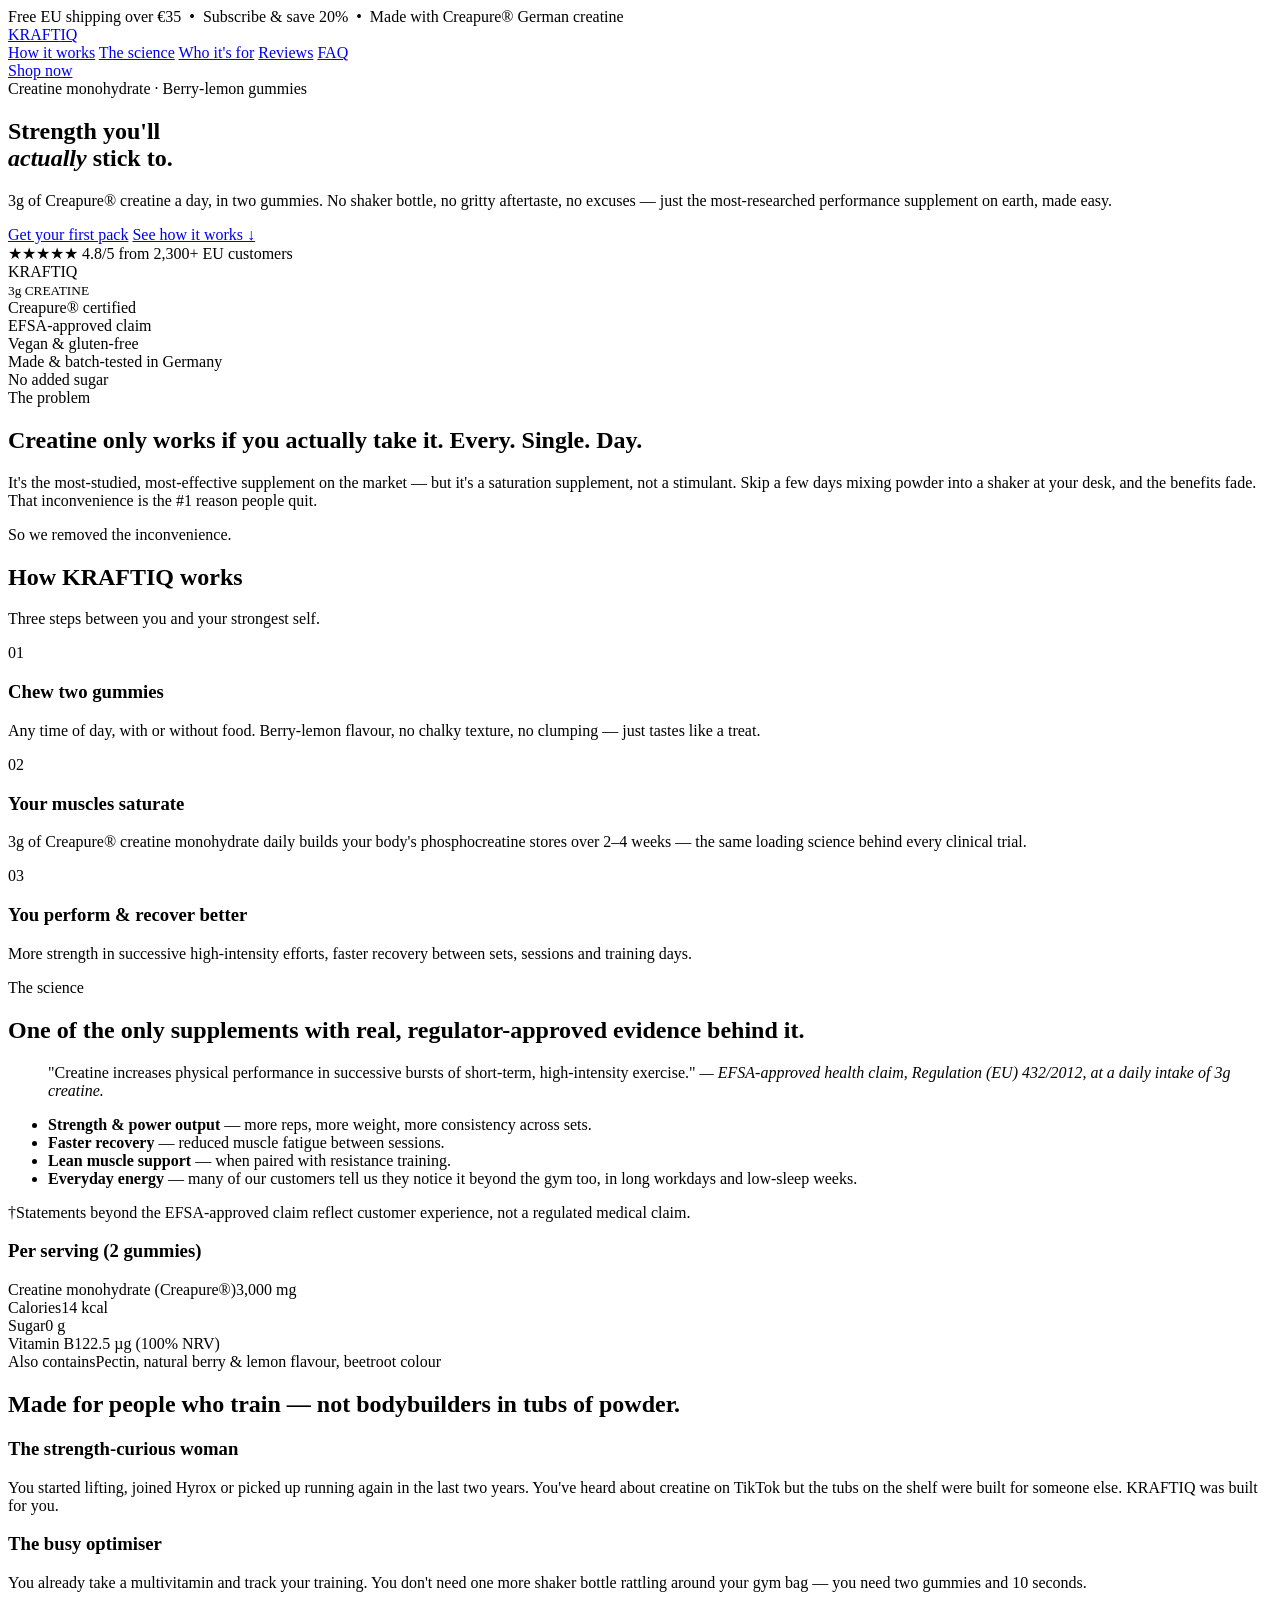
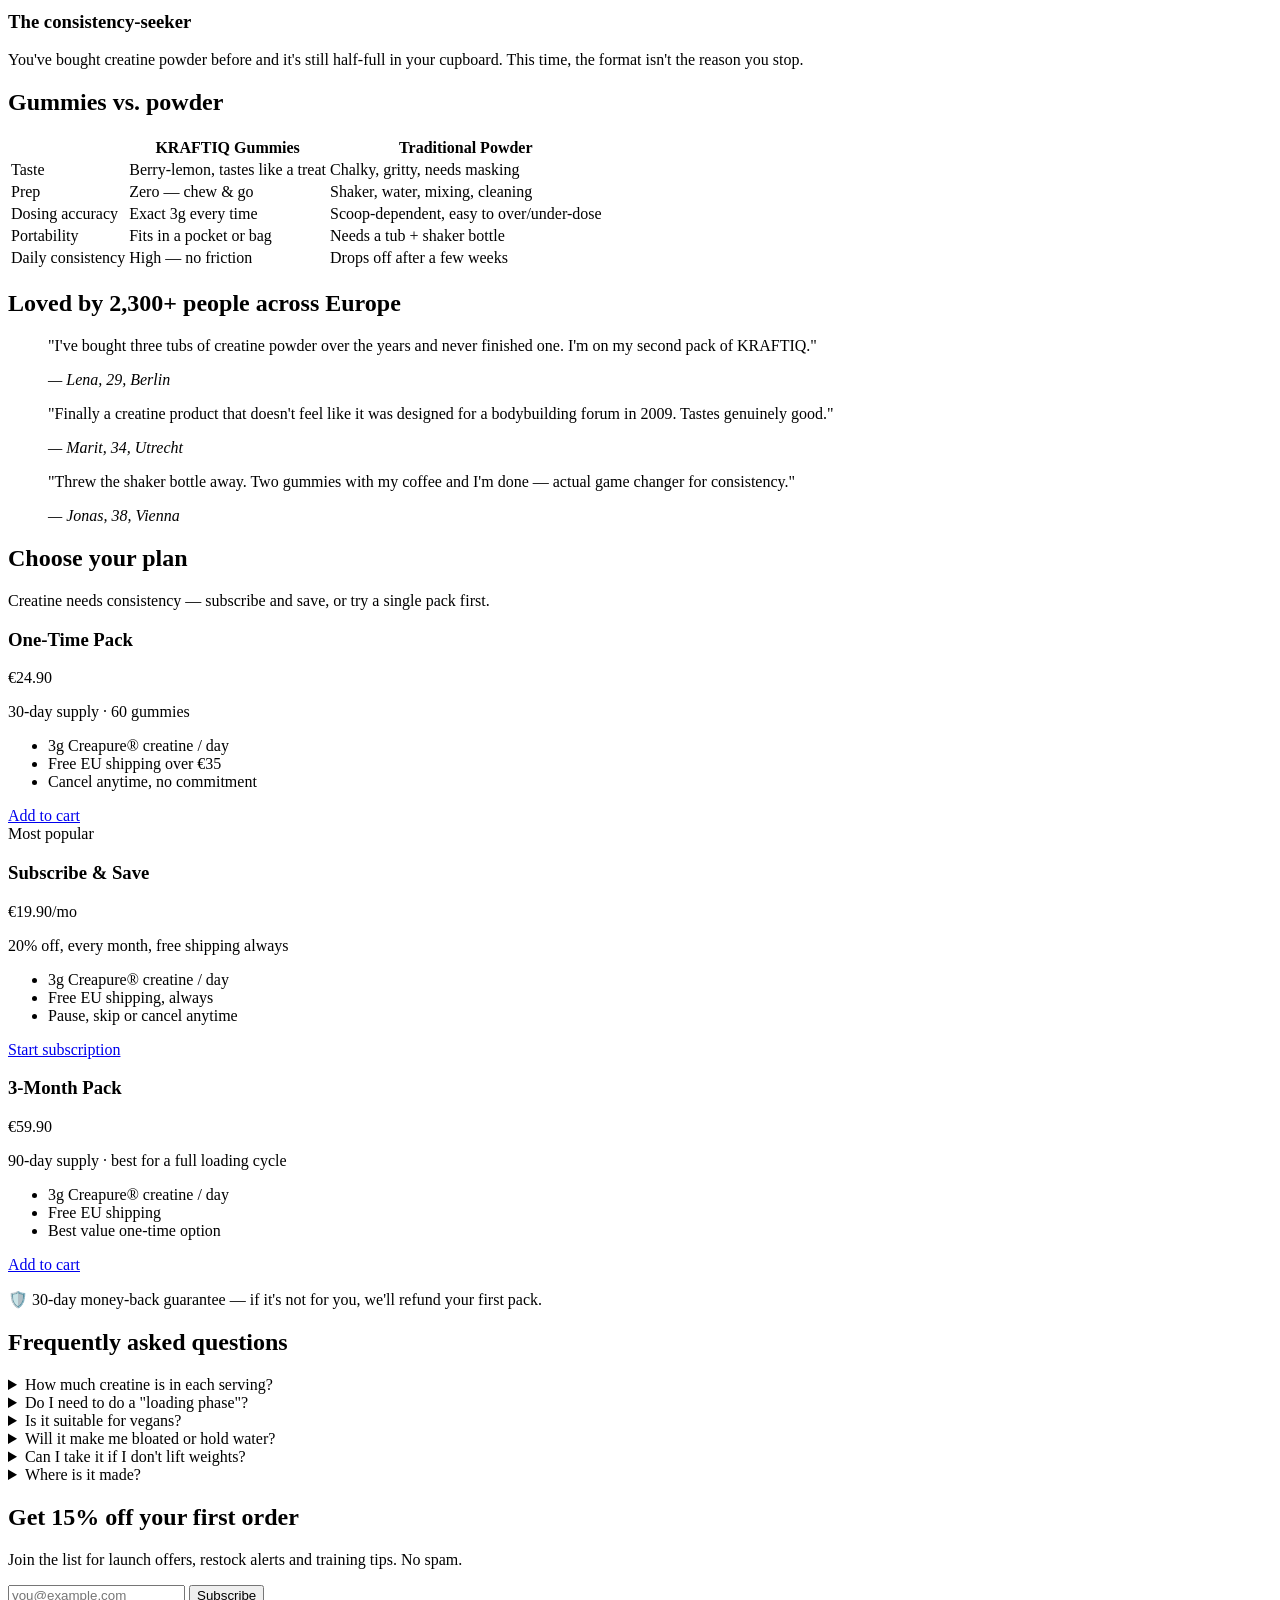
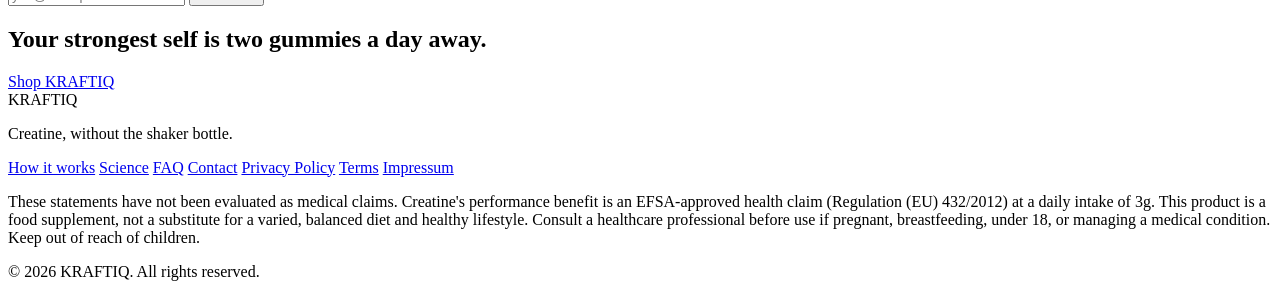
==== index.html @ 8a79b90a "Add homepage" ====
<!DOCTYPE html>
<html lang="en">
<head>
<meta charset="UTF-8" />
<meta name="viewport" content="width=device-width, initial-scale=1.0" />
<title>KRAFTIQ — Creatine Gummies. Strength you'll actually stick to.</title>
<meta name="description" content="KRAFTIQ Creatine Gummies deliver 3g of Creapure® creatine monohydrate a day — no shaker, no chalky powder, just two gummies. Made for people who train and refuse to compromise." />
<link rel="canonical" href="https://kraftiq.eu/" />
<meta property="og:type" content="website" />
<meta property="og:title" content="KRAFTIQ — Creatine Gummies. Strength you'll actually stick to." />
<meta property="og:description" content="3g of Creapure® creatine monohydrate a day, in two berry-lemon gummies. No shaker, no chalky powder." />
<meta property="og:url" content="https://kraftiq.eu/" />
<meta property="og:image" content="https://kraftiq.eu/favicon.svg" />
<meta name="twitter:card" content="summary_large_image" />
<meta name="twitter:title" content="KRAFTIQ — Creatine Gummies" />
<meta name="twitter:description" content="3g of Creapure® creatine monohydrate a day, in two berry-lemon gummies." />
<link rel="icon" href="favicon.svg" type="image/svg+xml" />
<link rel="preconnect" href="https://fonts.googleapis.com">
<link rel="preconnect" href="https://fonts.gstatic.com" crossorigin>
<link href="https://fonts.googleapis.com/css2?family=Poppins:wght@600;700;800&family=Inter:wght@400;500;600;700&display=swap" rel="stylesheet">
<link rel="stylesheet" href="css/styles.css" />
<!-- Klaviyo onsite tracking + popup forms (managed from your Klaviyo dashboard).
     Replace YOUR_PUBLIC_API_KEY with your Klaviyo account's Public API Key
     (Klaviyo dashboard → Settings → API Keys). -->
<script async type="text/javascript" src="https://static.klaviyo.com/onsite/js/klaviyo.js?company_id=YOUR_PUBLIC_API_KEY"></script>
<script type="application/ld+json">
{
  "@context": "https://schema.org",
  "@type": "Product",
  "name": "KRAFTIQ Creatine Gummies",
  "description": "Creatine monohydrate (Creapure®) gummies delivering 3g per serving. Berry-lemon flavour, vegan, gluten-free.",
  "brand": { "@type": "Brand", "name": "KRAFTIQ" },
  "offers": {
    "@type": "AggregateOffer",
    "priceCurrency": "EUR",
    "lowPrice": "19.90",
    "highPrice": "59.90",
    "offerCount": "3"
  },
  "aggregateRating": {
    "@type": "AggregateRating",
    "ratingValue": "4.8",
    "reviewCount": "2300"
  }
}
</script>
<script type="application/ld+json">
{
  "@context": "https://schema.org",
  "@type": "FAQPage",
  "mainEntity": [
    { "@type": "Question", "name": "How much creatine is in each serving?", "acceptedAnswer": { "@type": "Answer", "text": "Each serving (2 gummies) contains 3g of Creapure® creatine monohydrate." } },
    { "@type": "Question", "name": "Do I need to do a loading phase?", "acceptedAnswer": { "@type": "Answer", "text": "No. A steady 3g/day builds muscle creatine stores to saturation within 2-4 weeks." } },
    { "@type": "Question", "name": "Is it suitable for vegans?", "acceptedAnswer": { "@type": "Answer", "text": "Yes, KRAFTIQ gummies are 100% vegan and gluten-free with no added sugar." } }
  ]
}
</script>
</head>
<body>

<!-- Announcement bar -->
<div class="announce">Free EU shipping over €35 &nbsp;•&nbsp; Subscribe & save 20% &nbsp;•&nbsp; Made with Creapure® German creatine</div>

<!-- Nav -->
<header class="nav">
  <a href="#top" class="logo">KRAFT<span>IQ</span></a>
  <nav class="nav-links">
    <a href="#how-it-works">How it works</a>
    <a href="#science">The science</a>
    <a href="#for-you">Who it's for</a>
    <a href="#reviews">Reviews</a>
    <a href="#faq">FAQ</a>
  </nav>
  <a href="#pricing" class="btn btn-primary nav-cta">Shop now</a>
</header>

<main id="top">

  <!-- Hero -->
  <section class="hero">
    <div class="hero-copy">
      <span class="eyebrow">Creatine monohydrate · Berry-lemon gummies</span>
      <h1>Strength you'll<br><em>actually</em> stick to.</h1>
      <p class="lead">3g of Creapure® creatine a day, in two gummies. No shaker bottle, no
      gritty aftertaste, no excuses — just the most-researched performance supplement
      on earth, made easy.</p>
      <div class="hero-actions">
        <a href="#pricing" class="btn btn-primary btn-lg">Get your first pack</a>
        <a href="#how-it-works" class="btn btn-ghost btn-lg">See how it works ↓</a>
      </div>
      <div class="hero-stars">★★★★★ <span>4.8/5 from 2,300+ EU customers</span></div>
    </div>
    <div class="hero-art" aria-hidden="true">
      <div class="blob blob-lime"></div>
      <div class="blob blob-berry"></div>
      <div class="jar">
        <div class="jar-lid"></div>
        <div class="jar-label">KRAFTIQ<br><small>3g CREATINE</small></div>
        <div class="gummy g1"></div>
        <div class="gummy g2"></div>
        <div class="gummy g3"></div>
      </div>
    </div>
  </section>

  <!-- Trust bar -->
  <section class="trustbar">
    <div>Creapure® certified</div>
    <div>EFSA-approved claim</div>
    <div>Vegan &amp; gluten-free</div>
    <div>Made &amp; batch-tested in Germany</div>
    <div>No added sugar</div>
  </section>

  <!-- Problem / Solution -->
  <section class="split">
    <div class="split-media split-media--powder" aria-hidden="true">
      <div class="shaker">
        <div class="shaker-cap"></div>
        <div class="shaker-body"></div>
        <div class="powder-cloud"></div>
      </div>
    </div>
    <div class="split-copy">
      <span class="eyebrow eyebrow-berry">The problem</span>
      <h2>Creatine only works if you actually take it. Every. Single. Day.</h2>
      <p>It's the most-studied, most-effective supplement on the market — but it's a
      saturation supplement, not a stimulant. Skip a few days mixing powder into a
      shaker at your desk, and the benefits fade. That inconvenience is the #1 reason
      people quit.</p>
      <p class="highlight">So we removed the inconvenience.</p>
    </div>
  </section>

  <!-- How it works -->
  <section id="how-it-works" class="steps">
    <h2 class="section-title">How KRAFTIQ works</h2>
    <p class="section-sub">Three steps between you and your strongest self.</p>
    <div class="steps-grid">
      <div class="step">
        <div class="step-num">01</div>
        <h3>Chew two gummies</h3>
        <p>Any time of day, with or without food. Berry-lemon flavour, no chalky texture,
        no clumping — just tastes like a treat.</p>
      </div>
      <div class="step">
        <div class="step-num">02</div>
        <h3>Your muscles saturate</h3>
        <p>3g of Creapure® creatine monohydrate daily builds your body's phosphocreatine
        stores over 2–4 weeks — the same loading science behind every clinical trial.</p>
      </div>
      <div class="step">
        <div class="step-num">03</div>
        <h3>You perform &amp; recover better</h3>
        <p>More strength in successive high-intensity efforts, faster recovery between
        sets, sessions and training days.</p>
      </div>
    </div>
  </section>

  <!-- Why creatine / benefits -->
  <section id="science" class="science">
    <div class="science-copy">
      <span class="eyebrow">The science</span>
      <h2>One of the only supplements with real, regulator-approved evidence behind it.</h2>
      <blockquote>"Creatine increases physical performance in successive bursts of
      short-term, high-intensity exercise."
      <cite>— EFSA-approved health claim, Regulation (EU) 432/2012, at a daily intake of
      3g creatine.</cite></blockquote>
      <ul class="benefit-list">
        <li><strong>Strength &amp; power output</strong> — more reps, more weight, more
        consistency across sets.</li>
        <li><strong>Faster recovery</strong> — reduced muscle fatigue between sessions.</li>
        <li><strong>Lean muscle support</strong> — when paired with resistance training.</li>
        <li><strong>Everyday energy</strong> — many of our customers tell us they notice
        it beyond the gym too, in long workdays and low-sleep weeks.</li>
      </ul>
      <p class="fineprint">†Statements beyond the EFSA-approved claim reflect customer
      experience, not a regulated medical claim.</p>
    </div>
    <div class="label-card" aria-label="Nutrition label">
      <h3>Per serving (2 gummies)</h3>
      <div class="label-row"><span>Creatine monohydrate (Creapure®)</span><span>3,000 mg</span></div>
      <div class="label-row"><span>Calories</span><span>14 kcal</span></div>
      <div class="label-row"><span>Sugar</span><span>0 g</span></div>
      <div class="label-row"><span>Vitamin B12</span><span>2.5 µg (100% NRV)</span></div>
      <div class="label-row muted"><span>Also contains</span><span>Pectin, natural berry &amp; lemon flavour, beetroot colour</span></div>
    </div>
  </section>

  <!-- Who it's for -->
  <section id="for-you" class="for-you">
    <h2 class="section-title">Made for people who train — not bodybuilders in tubs of powder.</h2>
    <div class="audience-grid">
      <div class="audience-card">
        <h3>The strength-curious woman</h3>
        <p>You started lifting, joined Hyrox or picked up running again in the last two
        years. You've heard about creatine on TikTok but the tubs on the shelf were built
        for someone else. KRAFTIQ was built for you.</p>
      </div>
      <div class="audience-card">
        <h3>The busy optimiser</h3>
        <p>You already take a multivitamin and track your training. You don't need one
        more shaker bottle rattling around your gym bag — you need two gummies and 10
        seconds.</p>
      </div>
      <div class="audience-card">
        <h3>The consistency-seeker</h3>
        <p>You've bought creatine powder before and it's still half-full in your cupboard.
        This time, the format isn't the reason you stop.</p>
      </div>
    </div>
  </section>

  <!-- Comparison -->
  <section class="compare">
    <h2 class="section-title">Gummies vs. powder</h2>
    <table class="compare-table">
      <thead>
        <tr><th></th><th>KRAFTIQ Gummies</th><th>Traditional Powder</th></tr>
      </thead>
      <tbody>
        <tr><td>Taste</td><td>Berry-lemon, tastes like a treat</td><td>Chalky, gritty, needs masking</td></tr>
        <tr><td>Prep</td><td>Zero — chew &amp; go</td><td>Shaker, water, mixing, cleaning</td></tr>
        <tr><td>Dosing accuracy</td><td>Exact 3g every time</td><td>Scoop-dependent, easy to over/under-dose</td></tr>
        <tr><td>Portability</td><td>Fits in a pocket or bag</td><td>Needs a tub + shaker bottle</td></tr>
        <tr><td>Daily consistency</td><td>High — no friction</td><td>Drops off after a few weeks</td></tr>
      </tbody>
    </table>
  </section>

  <!-- Reviews -->
  <section id="reviews" class="reviews">
    <h2 class="section-title">Loved by 2,300+ people across Europe</h2>
    <div class="reviews-grid">
      <blockquote class="review">
        <p>"I've bought three tubs of creatine powder over the years and never finished
        one. I'm on my second pack of KRAFTIQ."</p>
        <cite>— Lena, 29, Berlin</cite>
      </blockquote>
      <blockquote class="review">
        <p>"Finally a creatine product that doesn't feel like it was designed for a
        bodybuilding forum in 2009. Tastes genuinely good."</p>
        <cite>— Marit, 34, Utrecht</cite>
      </blockquote>
      <blockquote class="review">
        <p>"Threw the shaker bottle away. Two gummies with my coffee and I'm done —
        actual game changer for consistency."</p>
        <cite>— Jonas, 38, Vienna</cite>
      </blockquote>
    </div>
  </section>

  <!-- Pricing -->
  <section id="pricing" class="pricing">
    <h2 class="section-title">Choose your plan</h2>
    <p class="section-sub">Creatine needs consistency — subscribe and save, or try a single pack first.</p>
    <div class="pricing-grid">
      <div class="price-card">
        <h3>One-Time Pack</h3>
        <div class="price">€24.90</div>
        <p class="price-sub">30-day supply · 60 gummies</p>
        <ul>
          <li>3g Creapure® creatine / day</li>
          <li>Free EU shipping over €35</li>
          <li>Cancel anytime, no commitment</li>
        </ul>
        <a href="#" class="btn btn-ghost btn-block">Add to cart</a>
      </div>
      <div class="price-card price-card--featured">
        <span class="badge">Most popular</span>
        <h3>Subscribe &amp; Save</h3>
        <div class="price">€19.90<span>/mo</span></div>
        <p class="price-sub">20% off, every month, free shipping always</p>
        <ul>
          <li>3g Creapure® creatine / day</li>
          <li>Free EU shipping, always</li>
          <li>Pause, skip or cancel anytime</li>
        </ul>
        <a href="#" class="btn btn-primary btn-block">Start subscription</a>
      </div>
      <div class="price-card">
        <h3>3-Month Pack</h3>
        <div class="price">€59.90</div>
        <p class="price-sub">90-day supply · best for a full loading cycle</p>
        <ul>
          <li>3g Creapure® creatine / day</li>
          <li>Free EU shipping</li>
          <li>Best value one-time option</li>
        </ul>
        <a href="#" class="btn btn-ghost btn-block">Add to cart</a>
      </div>
    </div>
    <p class="guarantee">🛡️ 30-day money-back guarantee — if it's not for you, we'll refund your first pack.</p>
  </section>

  <!-- FAQ -->
  <section id="faq" class="faq">
    <h2 class="section-title">Frequently asked questions</h2>
    <div class="faq-list">
      <details>
        <summary>How much creatine is in each serving?</summary>
        <p>Each serving (2 gummies) contains 3g of Creapure® creatine monohydrate — the
        clinically studied daily dose behind the EFSA-approved performance claim.</p>
      </details>
      <details>
        <summary>Do I need to do a "loading phase"?</summary>
        <p>No. A steady 3g/day builds your muscle creatine stores to full saturation within
        2–4 weeks — no need for the old high-dose loading protocols.</p>
      </details>
      <details>
        <summary>Is it suitable for vegans?</summary>
        <p>Yes — KRAFTIQ gummies are 100% vegan, gluten-free, and contain no added sugar.</p>
      </details>
      <details>
        <summary>Will it make me bloated or hold water?</summary>
        <p>Any water retention with creatine is intramuscular (inside the muscle cell) and
        supports performance — it is not the subcutaneous "puffy" bloating people worry
        about.</p>
      </details>
      <details>
        <summary>Can I take it if I don't lift weights?</summary>
        <p>Yes — creatine also supports high-intensity efforts like running intervals,
        Hyrox, cycling sprints and everyday energy demands.</p>
      </details>
      <details>
        <summary>Where is it made?</summary>
        <p>Formulated and batch-tested in Germany, using Creapure®, the highest-purity
        creatine monohydrate available, manufactured in the EU.</p>
      </details>
    </div>
  </section>

  <!-- Email capture (Klaviyo) -->
  <section id="newsletter" class="newsletter">
    <h2>Get 15% off your first order</h2>
    <p>Join the list for launch offers, restock alerts and training tips. No spam.</p>
    <form id="klaviyo-signup-form" class="newsletter-form" novalidate>
      <input type="email" name="email" placeholder="you@example.com" required aria-label="Email address" />
      <button type="submit" class="btn btn-primary">Subscribe</button>
    </form>
    <p id="klaviyo-signup-status" class="newsletter-status" role="status"></p>
  </section>

  <!-- Final CTA -->
  <section class="final-cta">
    <h2>Your strongest self is two gummies a day away.</h2>
    <a href="#pricing" class="btn btn-primary btn-lg">Shop KRAFTIQ</a>
  </section>

</main>

<footer class="footer">
  <div class="footer-top">
    <div class="logo">KRAFT<span>IQ</span></div>
    <p>Creatine, without the shaker bottle.</p>
  </div>
  <div class="footer-links">
    <a href="#how-it-works">How it works</a>
    <a href="#science">Science</a>
    <a href="#faq">FAQ</a>
    <a href="contact.html">Contact</a>
    <a href="privacy.html">Privacy Policy</a>
    <a href="terms.html">Terms</a>
    <a href="impressum.html">Impressum</a>
  </div>
  <p class="legal">
    These statements have not been evaluated as medical claims. Creatine's performance
    benefit is an EFSA-approved health claim (Regulation (EU) 432/2012) at a daily intake
    of 3g. This product is a food supplement, not a substitute for a varied, balanced diet
    and healthy lifestyle. Consult a healthcare professional before use if pregnant,
    breastfeeding, under 18, or managing a medical condition. Keep out of reach of
    children.
  </p>
  <p class="copyright">© 2026 KRAFTIQ. All rights reserved.</p>
</footer>

<script src="js/script.js"></script>
</body>
</html>
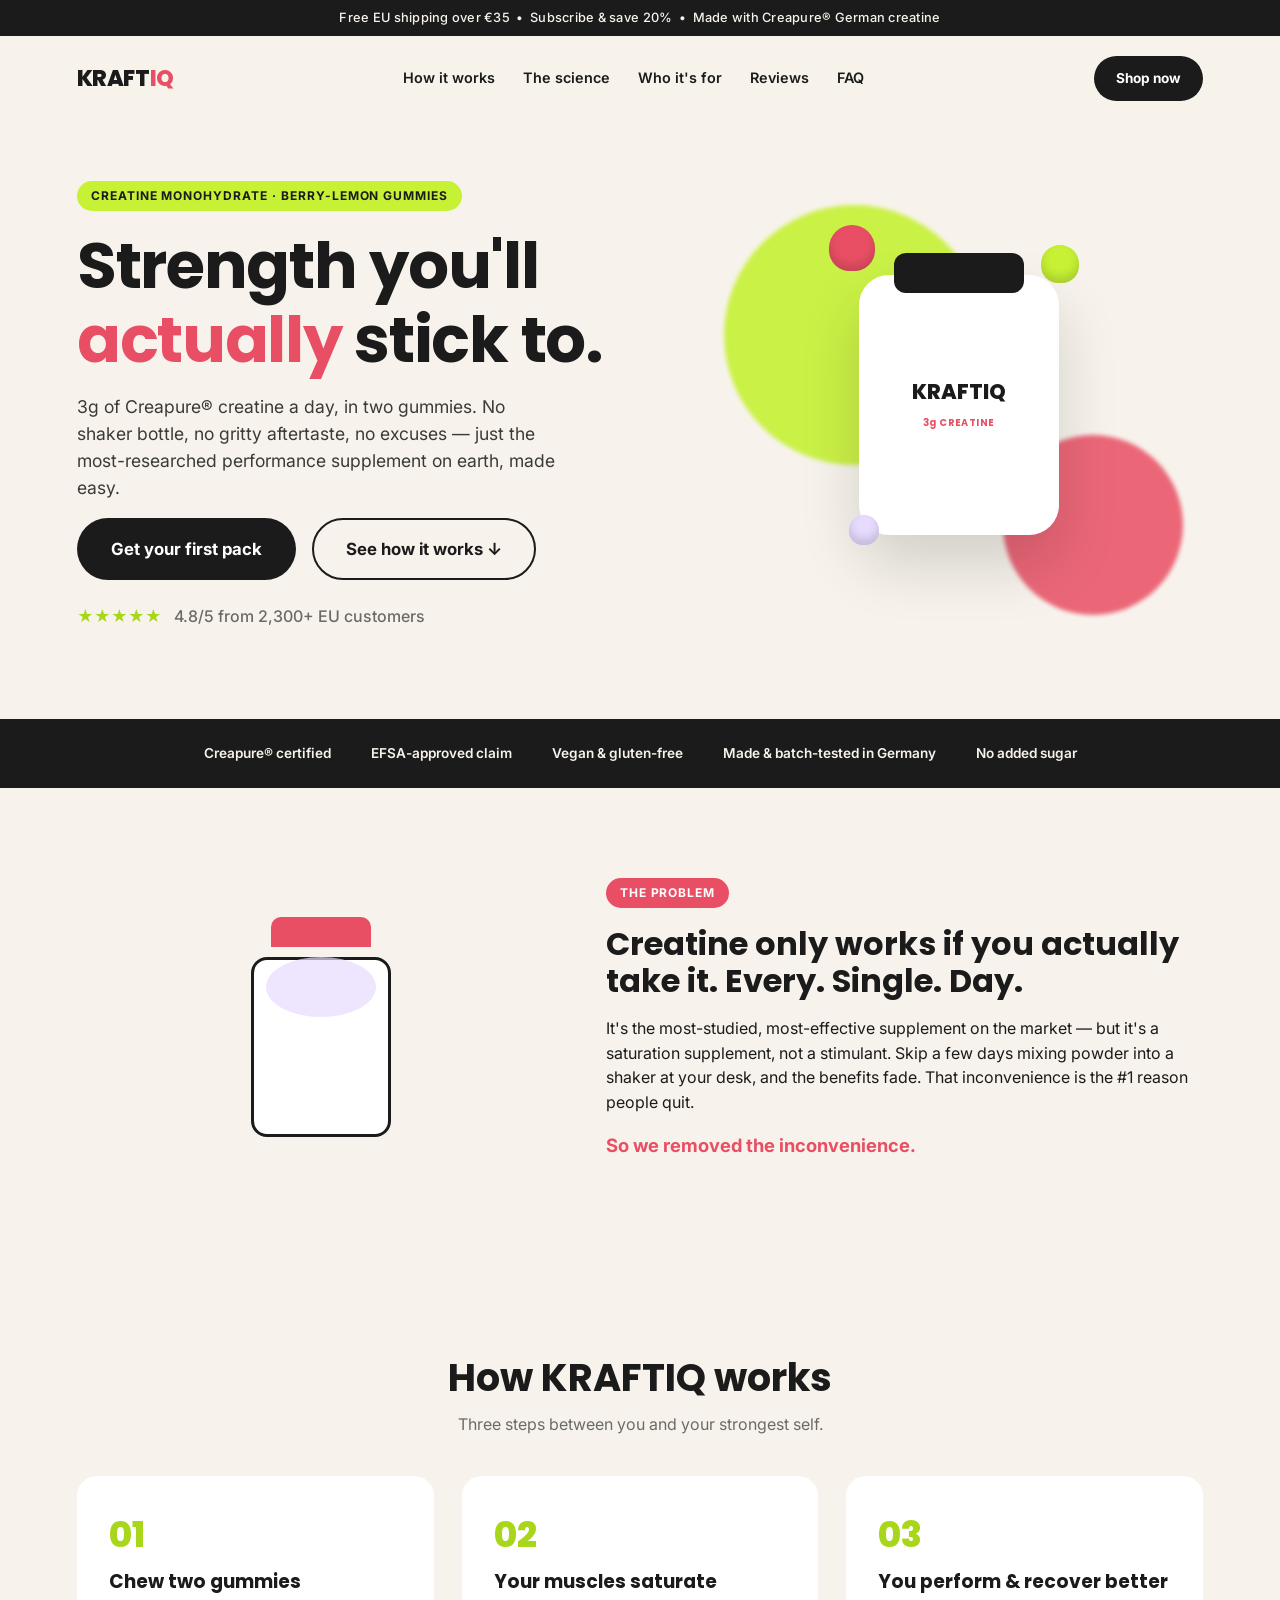
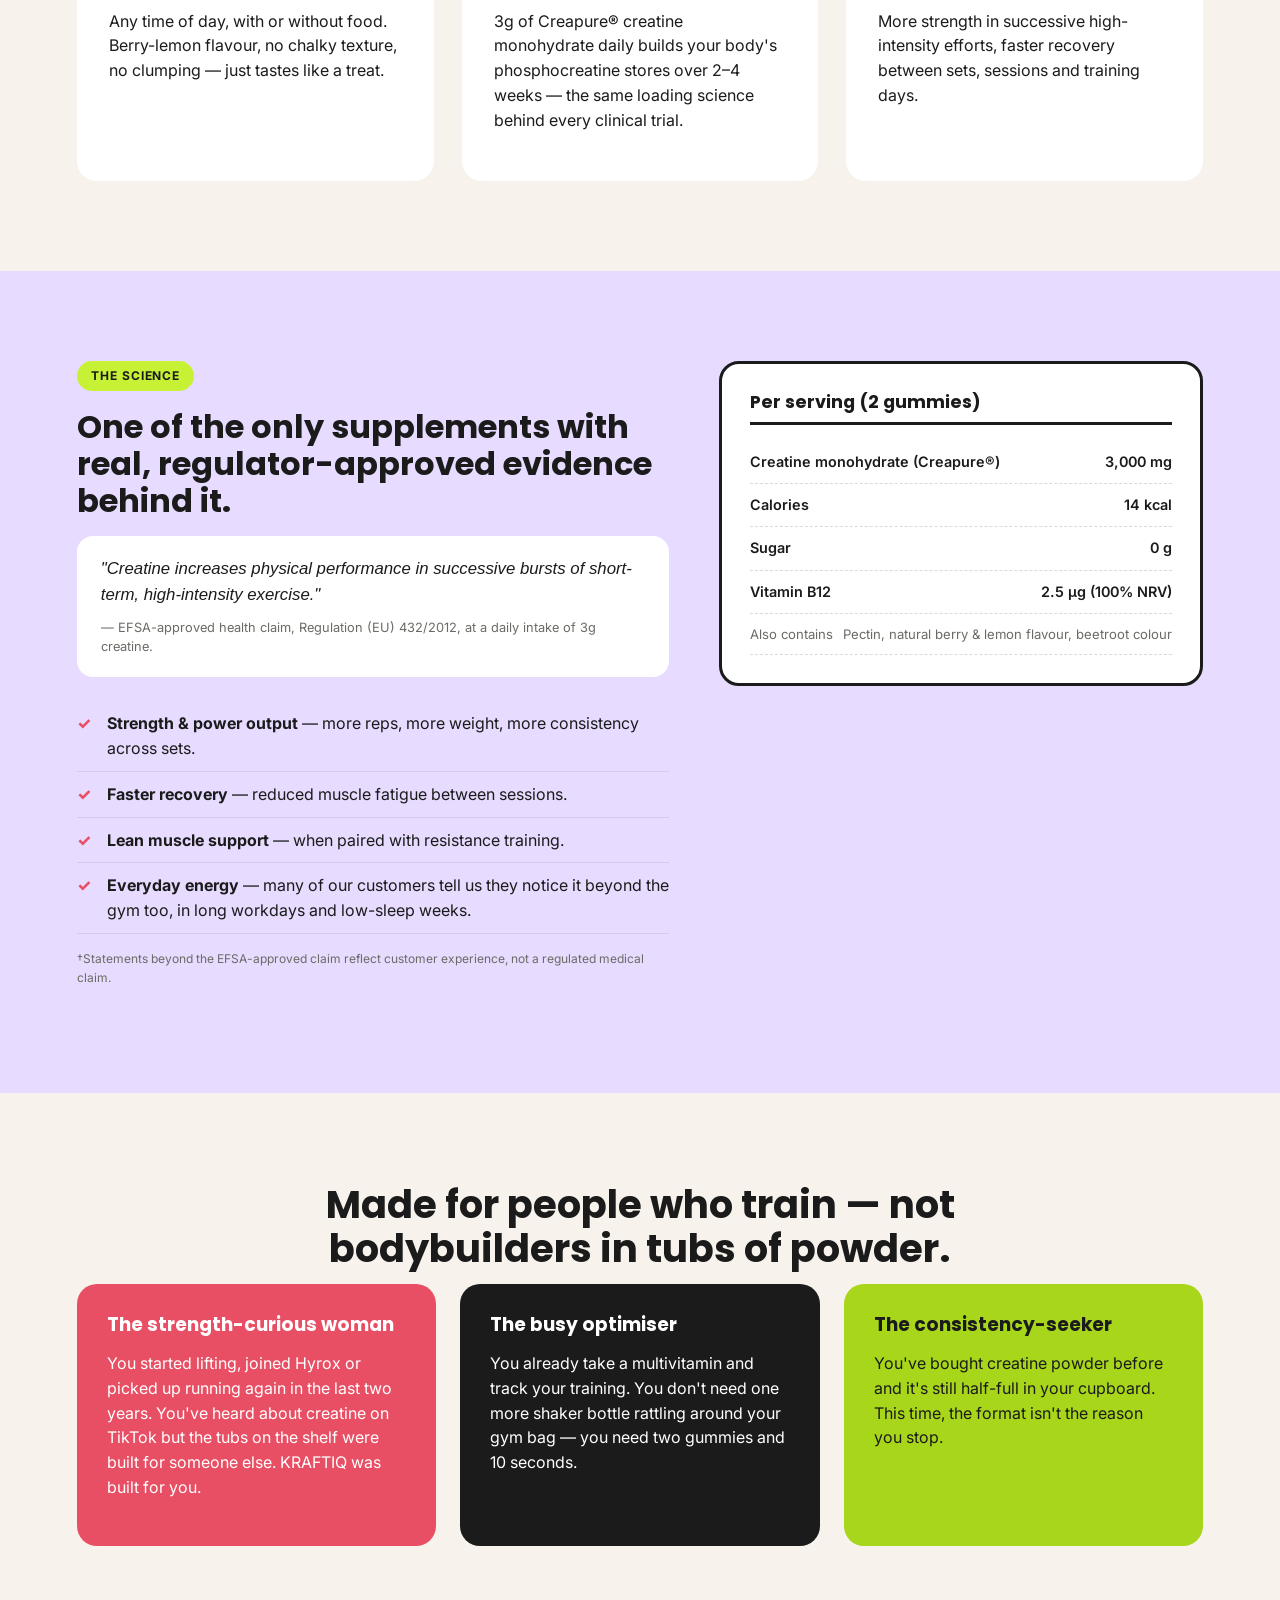
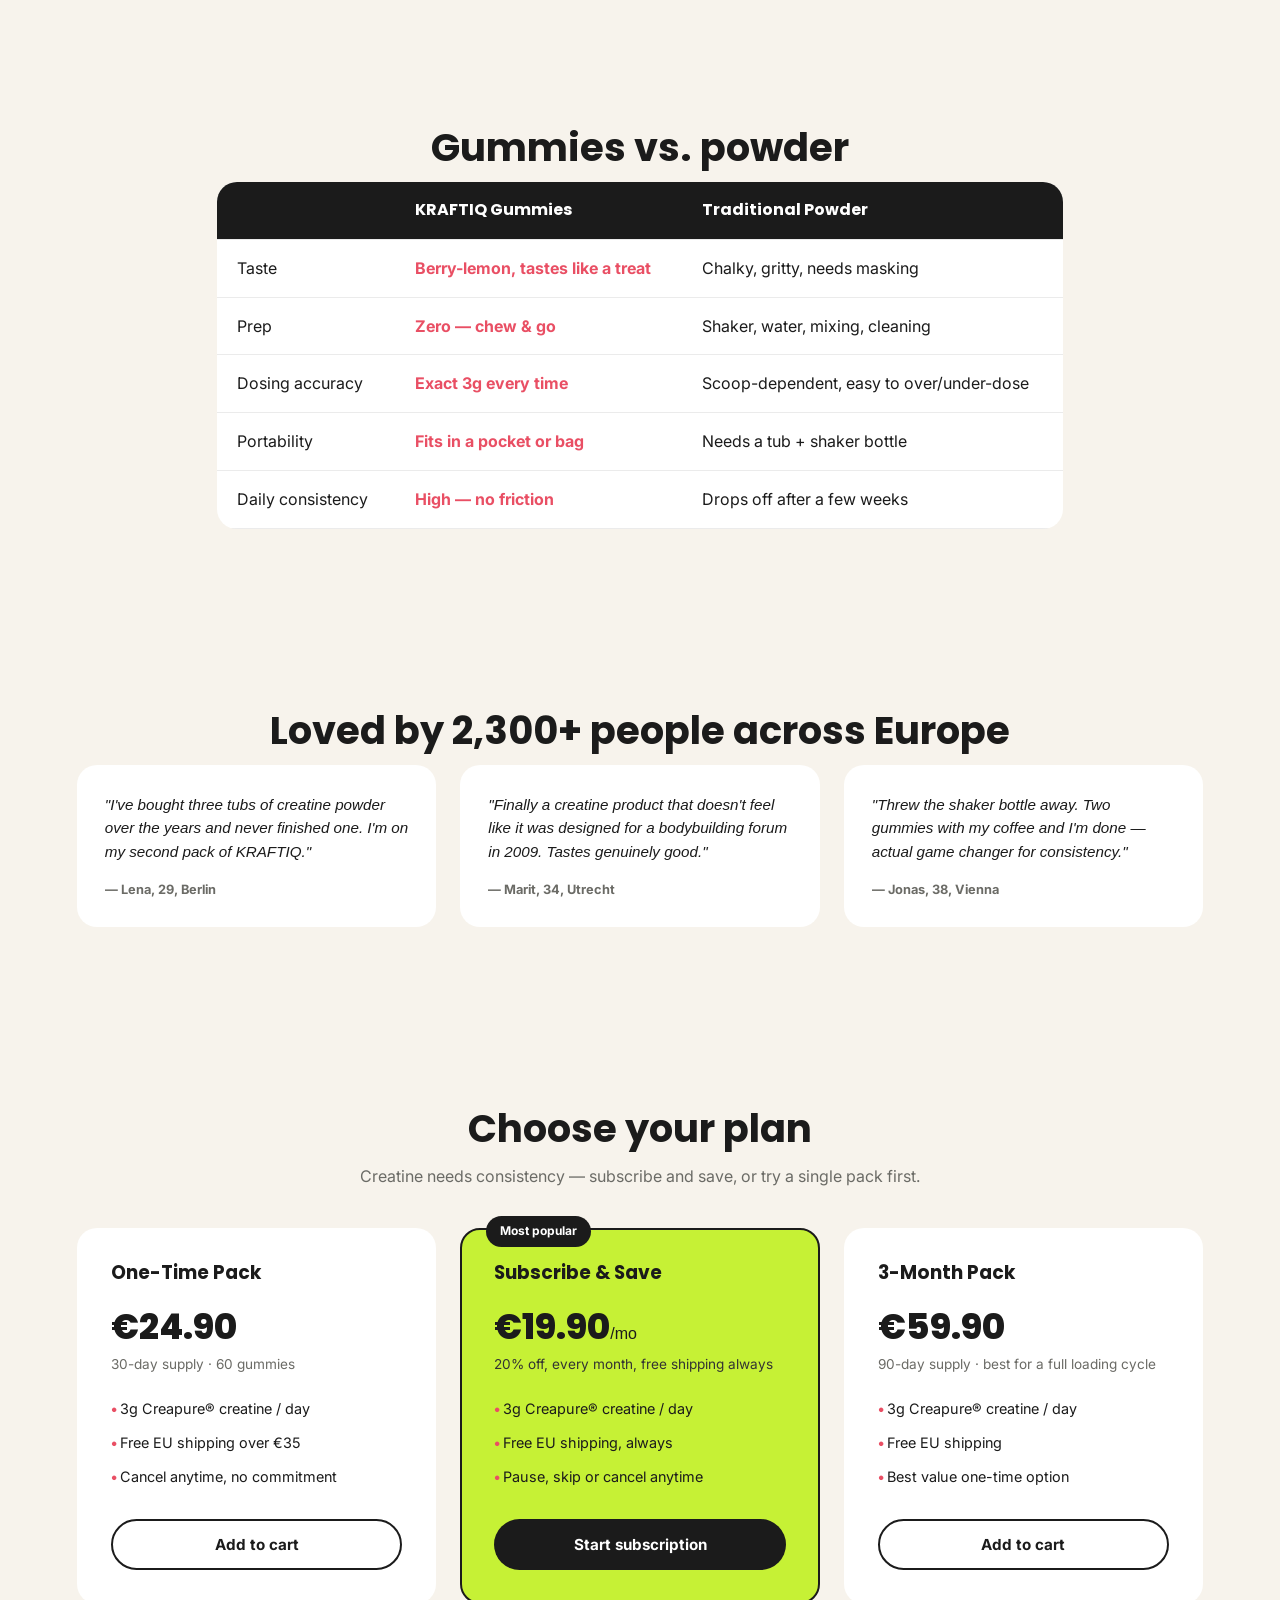
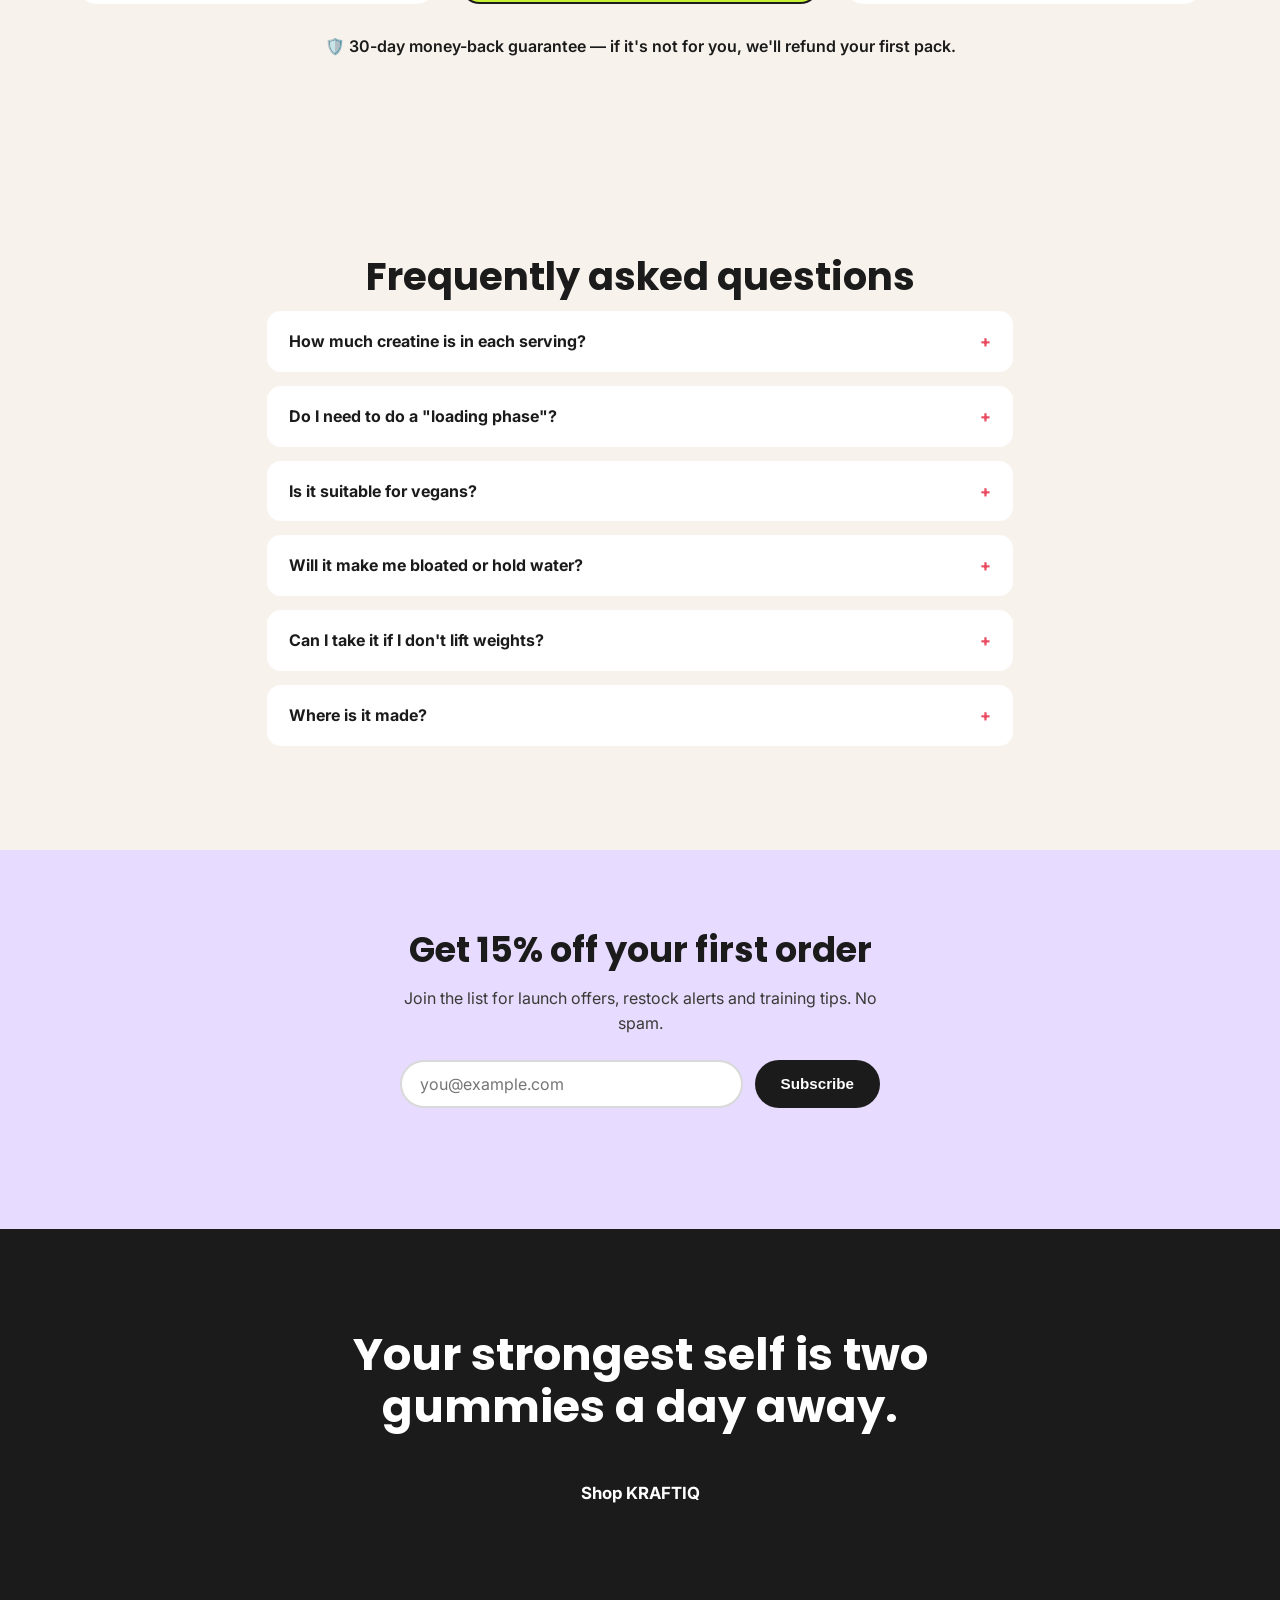
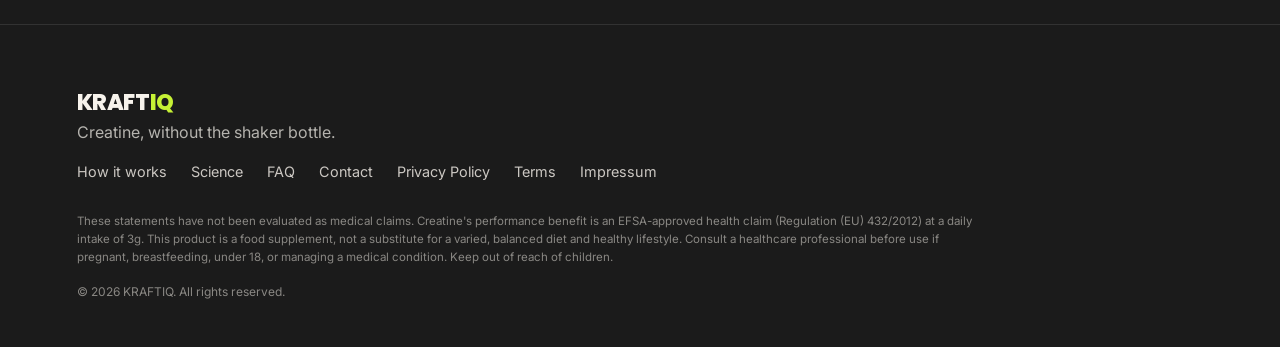
==== commit f1077fd6: "Wire pricing CTAs to Stripe Payment Link placeholders" ====
--- a/index.html
+++ b/index.html
@@ -265,7 +265,7 @@
           <li>Free EU shipping over €35</li>
           <li>Cancel anytime, no commitment</li>
         </ul>
-        <a href="#" class="btn btn-ghost btn-block">Add to cart</a>
+        <a href="https://buy.stripe.com/PASTE_ONE_TIME_PAYMENT_LINK" class="btn btn-ghost btn-block checkout-link" data-plan="one-time">Add to cart</a>
       </div>
       <div class="price-card price-card--featured">
         <span class="badge">Most popular</span>
@@ -277,7 +277,7 @@
           <li>Free EU shipping, always</li>
           <li>Pause, skip or cancel anytime</li>
         </ul>
-        <a href="#" class="btn btn-primary btn-block">Start subscription</a>
+        <a href="https://buy.stripe.com/PASTE_SUBSCRIPTION_PAYMENT_LINK" class="btn btn-primary btn-block checkout-link" data-plan="subscription">Start subscription</a>
       </div>
       <div class="price-card">
         <h3>3-Month Pack</h3>
@@ -288,7 +288,7 @@
           <li>Free EU shipping</li>
           <li>Best value one-time option</li>
         </ul>
-        <a href="#" class="btn btn-ghost btn-block">Add to cart</a>
+        <a href="https://buy.stripe.com/PASTE_3MONTH_PAYMENT_LINK" class="btn btn-ghost btn-block checkout-link" data-plan="3-month">Add to cart</a>
       </div>
     </div>
     <p class="guarantee">🛡️ 30-day money-back guarantee — if it's not for you, we'll refund your first pack.</p>
--- a/css/styles.css
+++ b/css/styles.css
@@ -0,0 +1,554 @@
+:root {
+  --cream: #F7F3EC;
+  --ink: #1B1B1B;
+  --lime: #C6F135;
+  --lime-dark: #a8d61a;
+  --berry: #E94F64;
+  --lilac: #E7DBFF;
+  --gray: #6b6b66;
+  --white: #ffffff;
+  --radius: 20px;
+  --font-display: 'Poppins', sans-serif;
+  --font-body: 'Inter', sans-serif;
+}
+
+* { box-sizing: border-box; }
+
+html { scroll-behavior: smooth; }
+
+body {
+  margin: 0;
+  background: var(--cream);
+  color: var(--ink);
+  font-family: var(--font-body);
+  line-height: 1.55;
+}
+
+h1, h2, h3 {
+  font-family: var(--font-display);
+  line-height: 1.15;
+  margin: 0 0 16px;
+}
+
+p { margin: 0 0 16px; }
+
+a { color: inherit; text-decoration: none; }
+
+.eyebrow {
+  display: inline-block;
+  font-weight: 700;
+  text-transform: uppercase;
+  letter-spacing: 0.08em;
+  font-size: 0.75rem;
+  color: var(--ink);
+  background: var(--lime);
+  padding: 6px 14px;
+  border-radius: 999px;
+  margin-bottom: 18px;
+}
+.eyebrow-berry { background: var(--berry); color: var(--white); }
+
+/* Buttons */
+.btn {
+  display: inline-block;
+  padding: 12px 24px;
+  border-radius: 999px;
+  font-weight: 700;
+  font-size: 0.95rem;
+  border: 2px solid transparent;
+  cursor: pointer;
+  transition: transform 0.15s ease, box-shadow 0.15s ease;
+}
+.btn:hover { transform: translateY(-2px); }
+.btn-primary { background: var(--ink); color: var(--white); }
+.btn-primary:hover { box-shadow: 0 8px 20px rgba(0,0,0,0.2); }
+.btn-ghost { background: transparent; border-color: var(--ink); color: var(--ink); }
+.btn-lg { padding: 16px 32px; font-size: 1.05rem; }
+.btn-block { display: block; text-align: center; width: 100%; }
+
+/* Announcement bar */
+.announce {
+  background: var(--ink);
+  color: var(--cream);
+  text-align: center;
+  font-size: 0.8rem;
+  padding: 8px 16px;
+  font-weight: 500;
+  letter-spacing: 0.02em;
+}
+
+/* Nav */
+.nav {
+  display: flex;
+  align-items: center;
+  justify-content: space-between;
+  padding: 20px 6vw;
+  position: sticky;
+  top: 0;
+  background: rgba(247,243,236,0.9);
+  backdrop-filter: blur(8px);
+  z-index: 50;
+}
+.logo {
+  font-family: var(--font-display);
+  font-weight: 800;
+  font-size: 1.4rem;
+  letter-spacing: -0.02em;
+}
+.logo span { color: var(--berry); }
+.nav-links { display: flex; gap: 28px; }
+.nav-links a { font-weight: 600; font-size: 0.9rem; }
+.nav-links a:hover { color: var(--berry); }
+.nav-cta { font-size: 0.85rem; padding: 10px 20px; }
+
+@media (max-width: 800px) {
+  .nav-links { display: none; }
+}
+
+/* Hero */
+.hero {
+  display: grid;
+  grid-template-columns: 1.1fr 0.9fr;
+  gap: 40px;
+  align-items: center;
+  padding: 60px 6vw 90px;
+  max-width: 1400px;
+  margin: 0 auto;
+}
+.hero h1 {
+  font-size: clamp(2.4rem, 5vw, 4rem);
+  letter-spacing: -0.02em;
+}
+.hero h1 em { color: var(--berry); font-style: normal; }
+.lead { font-size: 1.1rem; color: #3a3a36; max-width: 480px; }
+.hero-actions { display: flex; gap: 16px; flex-wrap: wrap; margin-bottom: 24px; }
+.hero-stars { font-weight: 700; color: var(--lime-dark); }
+.hero-stars span { color: var(--gray); font-weight: 500; margin-left: 8px; }
+
+.hero-art {
+  position: relative;
+  height: 420px;
+  display: flex;
+  align-items: center;
+  justify-content: center;
+}
+.blob {
+  position: absolute;
+  border-radius: 50%;
+  filter: blur(2px);
+  opacity: 0.9;
+}
+.blob-lime { width: 260px; height: 260px; background: var(--lime); top: 10px; left: 10px; }
+.blob-berry { width: 180px; height: 180px; background: var(--berry); bottom: 0; right: 20px; opacity: 0.85; }
+
+.jar {
+  position: relative;
+  width: 200px;
+  height: 260px;
+  background: var(--white);
+  border-radius: 30px;
+  box-shadow: 0 30px 60px rgba(0,0,0,0.15);
+  display: flex;
+  align-items: center;
+  justify-content: center;
+  z-index: 2;
+}
+.jar-lid {
+  position: absolute;
+  top: -22px;
+  left: 50%;
+  transform: translateX(-50%);
+  width: 130px;
+  height: 40px;
+  background: var(--ink);
+  border-radius: 12px;
+}
+.jar-label {
+  font-family: var(--font-display);
+  font-weight: 800;
+  text-align: center;
+  color: var(--ink);
+  font-size: 1.3rem;
+  line-height: 1.3;
+}
+.jar-label small { font-size: 0.6rem; color: var(--berry); font-weight: 700; letter-spacing: 0.05em; }
+.gummy {
+  position: absolute;
+  border-radius: 50% 50% 45% 45%;
+  box-shadow: inset 0 -6px 10px rgba(0,0,0,0.15);
+}
+.g1 { width: 46px; height: 46px; background: var(--berry); top: -50px; left: -30px; }
+.g2 { width: 38px; height: 38px; background: var(--lime); top: -30px; right: -20px; }
+.g3 { width: 30px; height: 30px; background: var(--lilac); bottom: -10px; left: -10px; }
+
+/* Trust bar */
+.trustbar {
+  display: flex;
+  flex-wrap: wrap;
+  justify-content: center;
+  gap: 12px 40px;
+  padding: 24px 6vw;
+  background: var(--ink);
+  color: var(--cream);
+  font-weight: 600;
+  font-size: 0.85rem;
+  text-align: center;
+}
+
+/* Split section */
+.split {
+  display: grid;
+  grid-template-columns: 0.9fr 1.1fr;
+  gap: 40px;
+  align-items: center;
+  padding: 90px 6vw;
+  max-width: 1400px;
+  margin: 0 auto;
+}
+.split-media { display: flex; justify-content: center; }
+.shaker { position: relative; width: 140px; height: 220px; }
+.shaker-body {
+  position: absolute;
+  bottom: 0;
+  width: 140px;
+  height: 180px;
+  background: var(--white);
+  border: 3px solid var(--ink);
+  border-radius: 16px;
+}
+.shaker-cap {
+  position: absolute;
+  top: 0;
+  left: 20px;
+  width: 100px;
+  height: 30px;
+  background: var(--berry);
+  border-radius: 10px 10px 0 0;
+}
+.powder-cloud {
+  position: absolute;
+  top: 40px;
+  left: 15px;
+  width: 110px;
+  height: 60px;
+  background: var(--lilac);
+  border-radius: 50%;
+  opacity: 0.7;
+}
+.split-copy h2 { font-size: 2rem; max-width: 600px; }
+.highlight { font-weight: 700; font-size: 1.15rem; color: var(--berry); }
+
+@media (max-width: 900px) {
+  .hero, .split { grid-template-columns: 1fr; }
+  .split-media { order: -1; }
+}
+
+/* Section headers */
+.section-title {
+  font-size: clamp(1.7rem, 3vw, 2.4rem);
+  text-align: center;
+  max-width: 800px;
+  margin: 0 auto 12px;
+}
+.section-sub {
+  text-align: center;
+  color: var(--gray);
+  max-width: 600px;
+  margin: 0 auto 40px;
+}
+
+/* Steps */
+.steps { padding: 90px 6vw; max-width: 1300px; margin: 0 auto; }
+.steps-grid {
+  display: grid;
+  grid-template-columns: repeat(3, 1fr);
+  gap: 28px;
+}
+.step {
+  background: var(--white);
+  border-radius: var(--radius);
+  padding: 32px;
+}
+.step-num {
+  font-family: var(--font-display);
+  font-weight: 800;
+  font-size: 2.2rem;
+  color: var(--lime-dark);
+  margin-bottom: 8px;
+}
+
+@media (max-width: 900px) {
+  .steps-grid { grid-template-columns: 1fr; }
+}
+
+/* Science */
+.science {
+  display: grid;
+  grid-template-columns: 1.1fr 0.9fr;
+  gap: 50px;
+  padding: 90px 6vw;
+  background: var(--lilac);
+  align-items: start;
+}
+.science-copy h2 { font-size: 2rem; }
+blockquote {
+  margin: 0 0 24px;
+  padding: 20px 24px;
+  background: var(--white);
+  border-radius: 16px;
+  font-style: italic;
+  font-size: 1.05rem;
+}
+blockquote cite {
+  display: block;
+  margin-top: 10px;
+  font-style: normal;
+  font-size: 0.8rem;
+  color: var(--gray);
+}
+.benefit-list { list-style: none; padding: 0; }
+.benefit-list li {
+  padding: 10px 0 10px 30px;
+  position: relative;
+  border-bottom: 1px solid rgba(0,0,0,0.08);
+}
+.benefit-list li::before {
+  content: "✓";
+  position: absolute;
+  left: 0;
+  color: var(--berry);
+  font-weight: 800;
+}
+.fineprint { font-size: 0.75rem; color: var(--gray); }
+
+.label-card {
+  background: var(--white);
+  border-radius: var(--radius);
+  padding: 28px;
+  border: 3px solid var(--ink);
+}
+.label-card h3 { font-size: 1.1rem; border-bottom: 3px solid var(--ink); padding-bottom: 10px; }
+.label-row {
+  display: flex;
+  justify-content: space-between;
+  padding: 10px 0;
+  border-bottom: 1px dashed rgba(0,0,0,0.15);
+  font-weight: 600;
+  font-size: 0.9rem;
+}
+.label-row.muted { color: var(--gray); font-weight: 400; font-size: 0.82rem; }
+
+@media (max-width: 900px) { .science { grid-template-columns: 1fr; } }
+
+/* For you / audience */
+.for-you { padding: 90px 6vw; max-width: 1300px; margin: 0 auto; }
+.audience-grid {
+  display: grid;
+  grid-template-columns: repeat(3, 1fr);
+  gap: 24px;
+}
+.audience-card {
+  background: var(--berry);
+  color: var(--white);
+  border-radius: var(--radius);
+  padding: 30px;
+}
+.audience-card:nth-child(2) { background: var(--ink); }
+.audience-card:nth-child(3) { background: var(--lime-dark); color: var(--ink); }
+
+@media (max-width: 900px) { .audience-grid { grid-template-columns: 1fr; } }
+
+/* Compare table */
+.compare { padding: 90px 6vw; max-width: 1000px; margin: 0 auto; }
+.compare-table {
+  width: 100%;
+  border-collapse: collapse;
+  background: var(--white);
+  border-radius: var(--radius);
+  overflow: hidden;
+}
+.compare-table th, .compare-table td {
+  padding: 16px 20px;
+  text-align: left;
+  border-bottom: 1px solid rgba(0,0,0,0.08);
+}
+.compare-table th { background: var(--ink); color: var(--white); font-family: var(--font-display); }
+.compare-table td:nth-child(2) { font-weight: 700; color: var(--berry); }
+
+/* Reviews */
+.reviews { padding: 90px 6vw; max-width: 1300px; margin: 0 auto; }
+.reviews-grid {
+  display: grid;
+  grid-template-columns: repeat(3, 1fr);
+  gap: 24px;
+}
+.review {
+  background: var(--white);
+  border-radius: var(--radius);
+  padding: 28px;
+  margin: 0;
+  font-size: 0.95rem;
+}
+.review cite { display: block; margin-top: 16px; font-weight: 700; font-style: normal; }
+
+@media (max-width: 900px) { .reviews-grid { grid-template-columns: 1fr; } }
+
+/* Pricing */
+.pricing { padding: 90px 6vw; max-width: 1300px; margin: 0 auto; }
+.pricing-grid {
+  display: grid;
+  grid-template-columns: repeat(3, 1fr);
+  gap: 24px;
+  align-items: stretch;
+}
+.price-card {
+  background: var(--white);
+  border-radius: var(--radius);
+  padding: 32px;
+  display: flex;
+  flex-direction: column;
+  position: relative;
+  border: 2px solid transparent;
+}
+.price-card--featured { border-color: var(--ink); background: var(--lime); }
+.badge {
+  position: absolute;
+  top: -14px;
+  left: 24px;
+  background: var(--ink);
+  color: var(--white);
+  font-size: 0.75rem;
+  font-weight: 700;
+  padding: 6px 14px;
+  border-radius: 999px;
+}
+.price { font-family: var(--font-display); font-size: 2.2rem; font-weight: 800; }
+.price span { font-size: 1rem; font-weight: 500; }
+.price-sub { color: var(--gray); font-size: 0.85rem; }
+.price-card--featured .price-sub { color: #333; }
+.price-card ul { list-style: none; padding: 0; margin: 0 0 24px; flex: 1; }
+.price-card li { padding: 6px 0; font-size: 0.9rem; }
+.price-card li::before { content: "• "; color: var(--berry); font-weight: 800; }
+.guarantee { text-align: center; margin-top: 30px; font-weight: 600; }
+
+@media (max-width: 900px) { .pricing-grid { grid-template-columns: 1fr; } }
+
+/* FAQ */
+.faq { padding: 90px 6vw; max-width: 900px; margin: 0 auto; }
+.faq-list details {
+  background: var(--white);
+  border-radius: 14px;
+  padding: 18px 22px;
+  margin-bottom: 14px;
+}
+.faq-list summary {
+  font-weight: 700;
+  cursor: pointer;
+  list-style: none;
+}
+.faq-list summary::-webkit-details-marker { display: none; }
+.faq-list summary::after { content: "+"; float: right; font-weight: 800; color: var(--berry); }
+.faq-list details[open] summary::after { content: "–"; }
+.faq-list p { margin-top: 12px; color: #3a3a36; }
+
+/* Newsletter / Klaviyo signup */
+.newsletter {
+  text-align: center;
+  padding: 80px 6vw;
+  background: var(--lilac);
+}
+.newsletter h2 { font-size: clamp(1.6rem, 3vw, 2.2rem); }
+.newsletter p { color: #3a3a36; max-width: 500px; margin: 0 auto 24px; }
+.newsletter-form {
+  display: flex;
+  gap: 12px;
+  justify-content: center;
+  flex-wrap: wrap;
+  max-width: 480px;
+  margin: 0 auto;
+}
+.newsletter-form input[type="email"] {
+  flex: 1;
+  min-width: 220px;
+  font-family: var(--font-body);
+  font-size: 1rem;
+  padding: 12px 18px;
+  border-radius: 999px;
+  border: 2px solid rgba(0,0,0,0.15);
+}
+.newsletter-status {
+  min-height: 1.2em;
+  margin-top: 14px;
+  font-weight: 600;
+  font-size: 0.9rem;
+}
+.newsletter-status.success { color: #1c7a3c; }
+.newsletter-status.error { color: var(--berry); }
+
+/* Final CTA */
+.final-cta {
+  text-align: center;
+  padding: 100px 6vw;
+  background: var(--ink);
+  color: var(--white);
+}
+.final-cta h2 { font-size: clamp(1.8rem, 4vw, 2.8rem); max-width: 700px; margin: 0 auto 30px; }
+
+/* Footer */
+.footer {
+  padding: 60px 6vw 30px;
+  background: var(--ink);
+  color: var(--cream);
+  border-top: 1px solid rgba(255,255,255,0.1);
+}
+.footer .logo { color: var(--cream); }
+.footer .logo span { color: var(--lime); }
+.footer-top p { color: rgba(247,243,236,0.7); }
+.footer-links { display: flex; gap: 24px; flex-wrap: wrap; margin-bottom: 30px; }
+.footer-links a { font-size: 0.9rem; color: rgba(247,243,236,0.8); }
+.footer-links a:hover { color: var(--lime); }
+.legal { font-size: 0.72rem; color: rgba(247,243,236,0.5); max-width: 900px; }
+.copyright { font-size: 0.75rem; color: rgba(247,243,236,0.5); }
+
+/* Legal / static pages */
+.legal-page {
+  max-width: 760px;
+  margin: 0 auto;
+  padding: 60px 6vw 100px;
+}
+.legal-page h1 { font-size: 2.2rem; }
+.legal-page h2 { font-size: 1.2rem; margin-top: 36px; }
+.legal-updated { color: var(--gray); font-size: 0.85rem; margin-top: -8px; }
+.legal-note {
+  background: var(--lilac);
+  border-radius: 12px;
+  padding: 16px 20px;
+  font-size: 0.85rem;
+  margin-top: 30px;
+}
+
+/* Contact form */
+.contact-form {
+  display: flex;
+  flex-direction: column;
+  gap: 16px;
+  max-width: 460px;
+  margin-top: 24px;
+}
+.contact-form label {
+  display: flex;
+  flex-direction: column;
+  gap: 6px;
+  font-weight: 600;
+  font-size: 0.9rem;
+}
+.contact-form input,
+.contact-form textarea {
+  font-family: var(--font-body);
+  font-size: 1rem;
+  padding: 10px 14px;
+  border-radius: 10px;
+  border: 2px solid rgba(0,0,0,0.15);
+  background: var(--white);
+}
+.contact-form button { align-self: flex-start; }
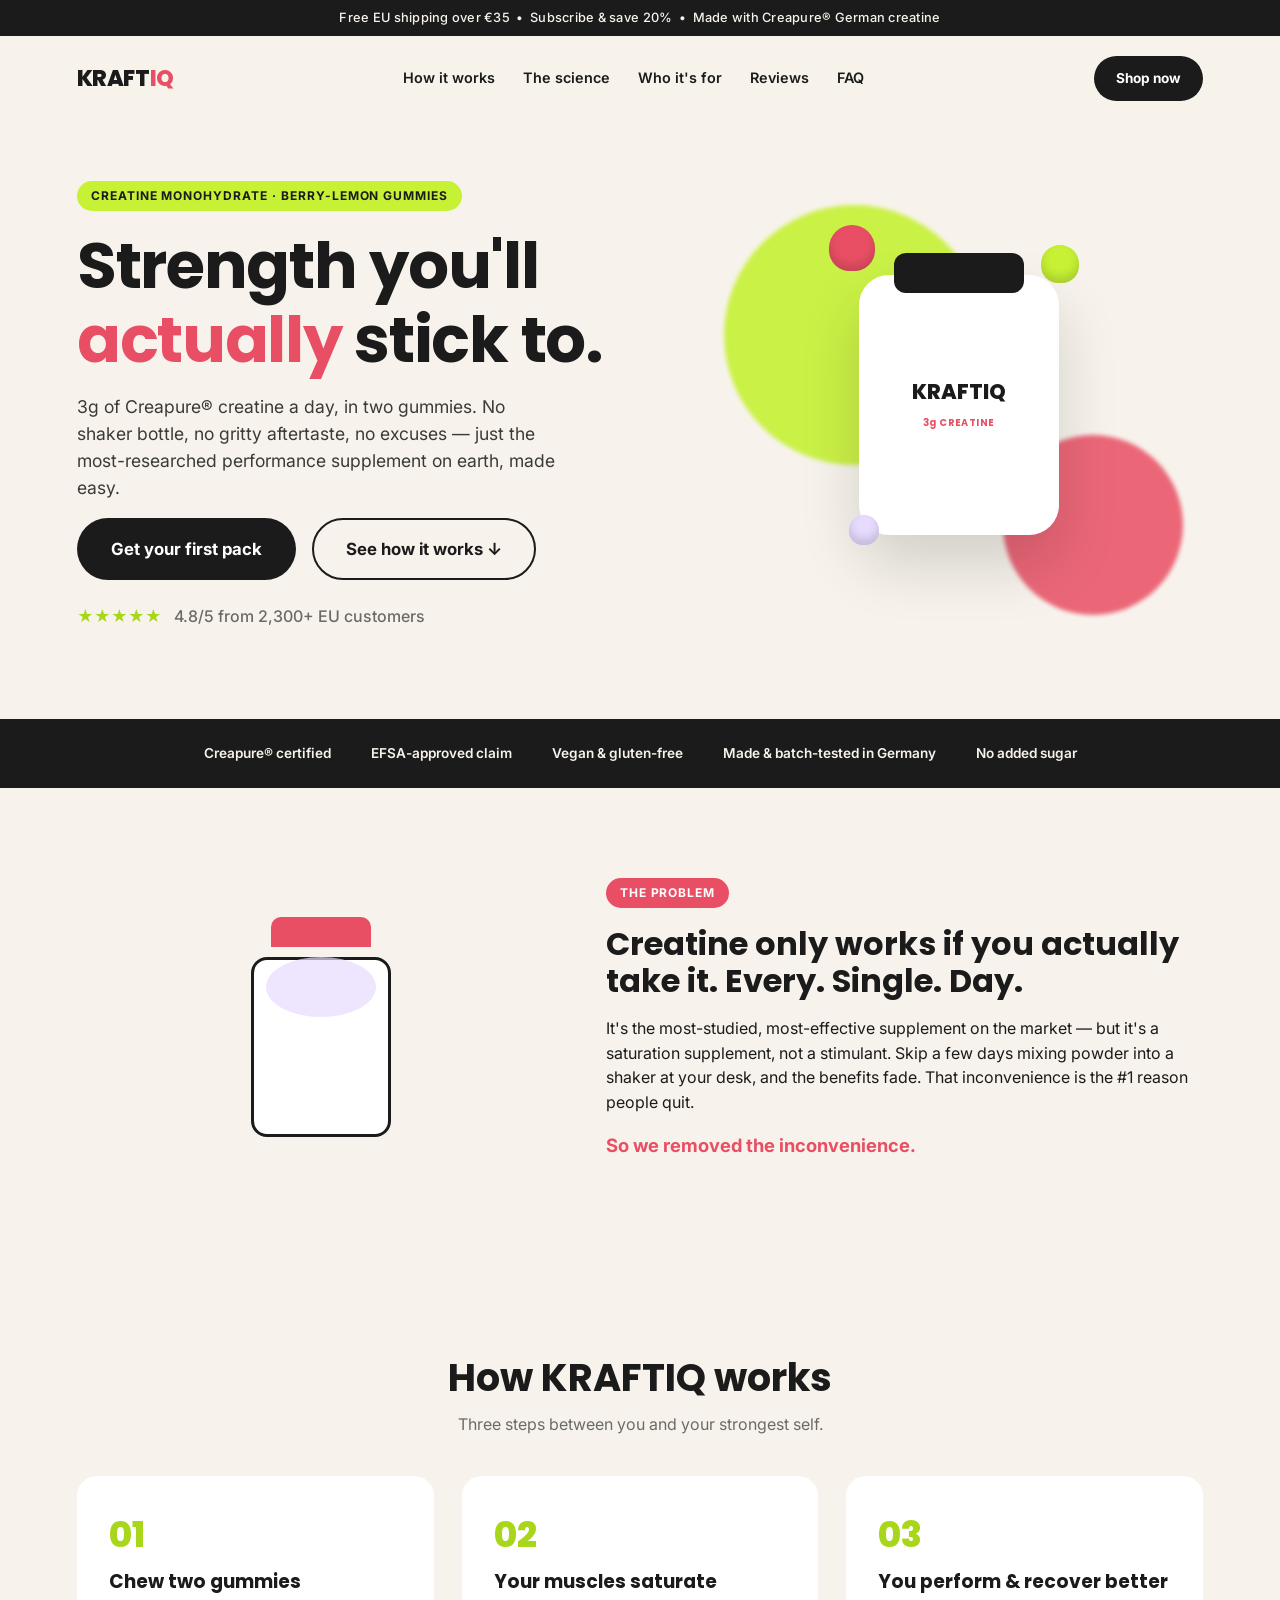
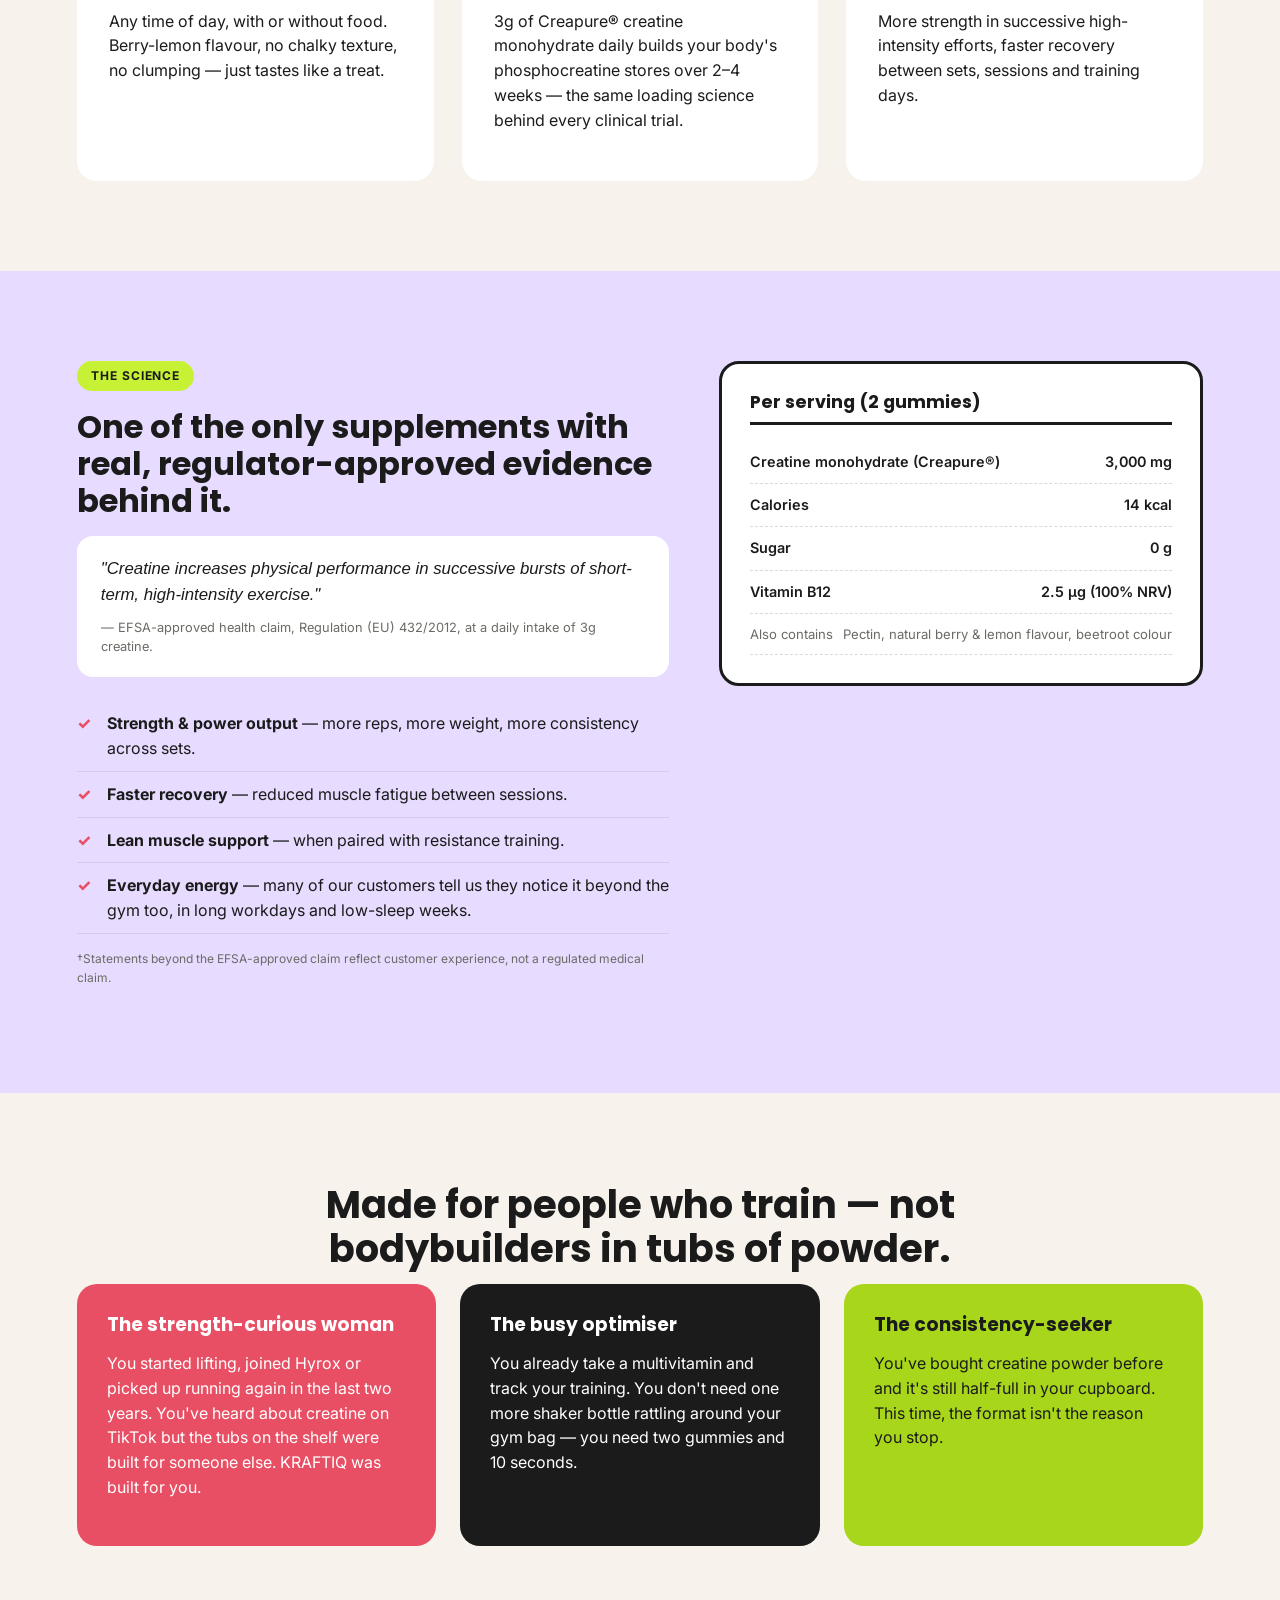
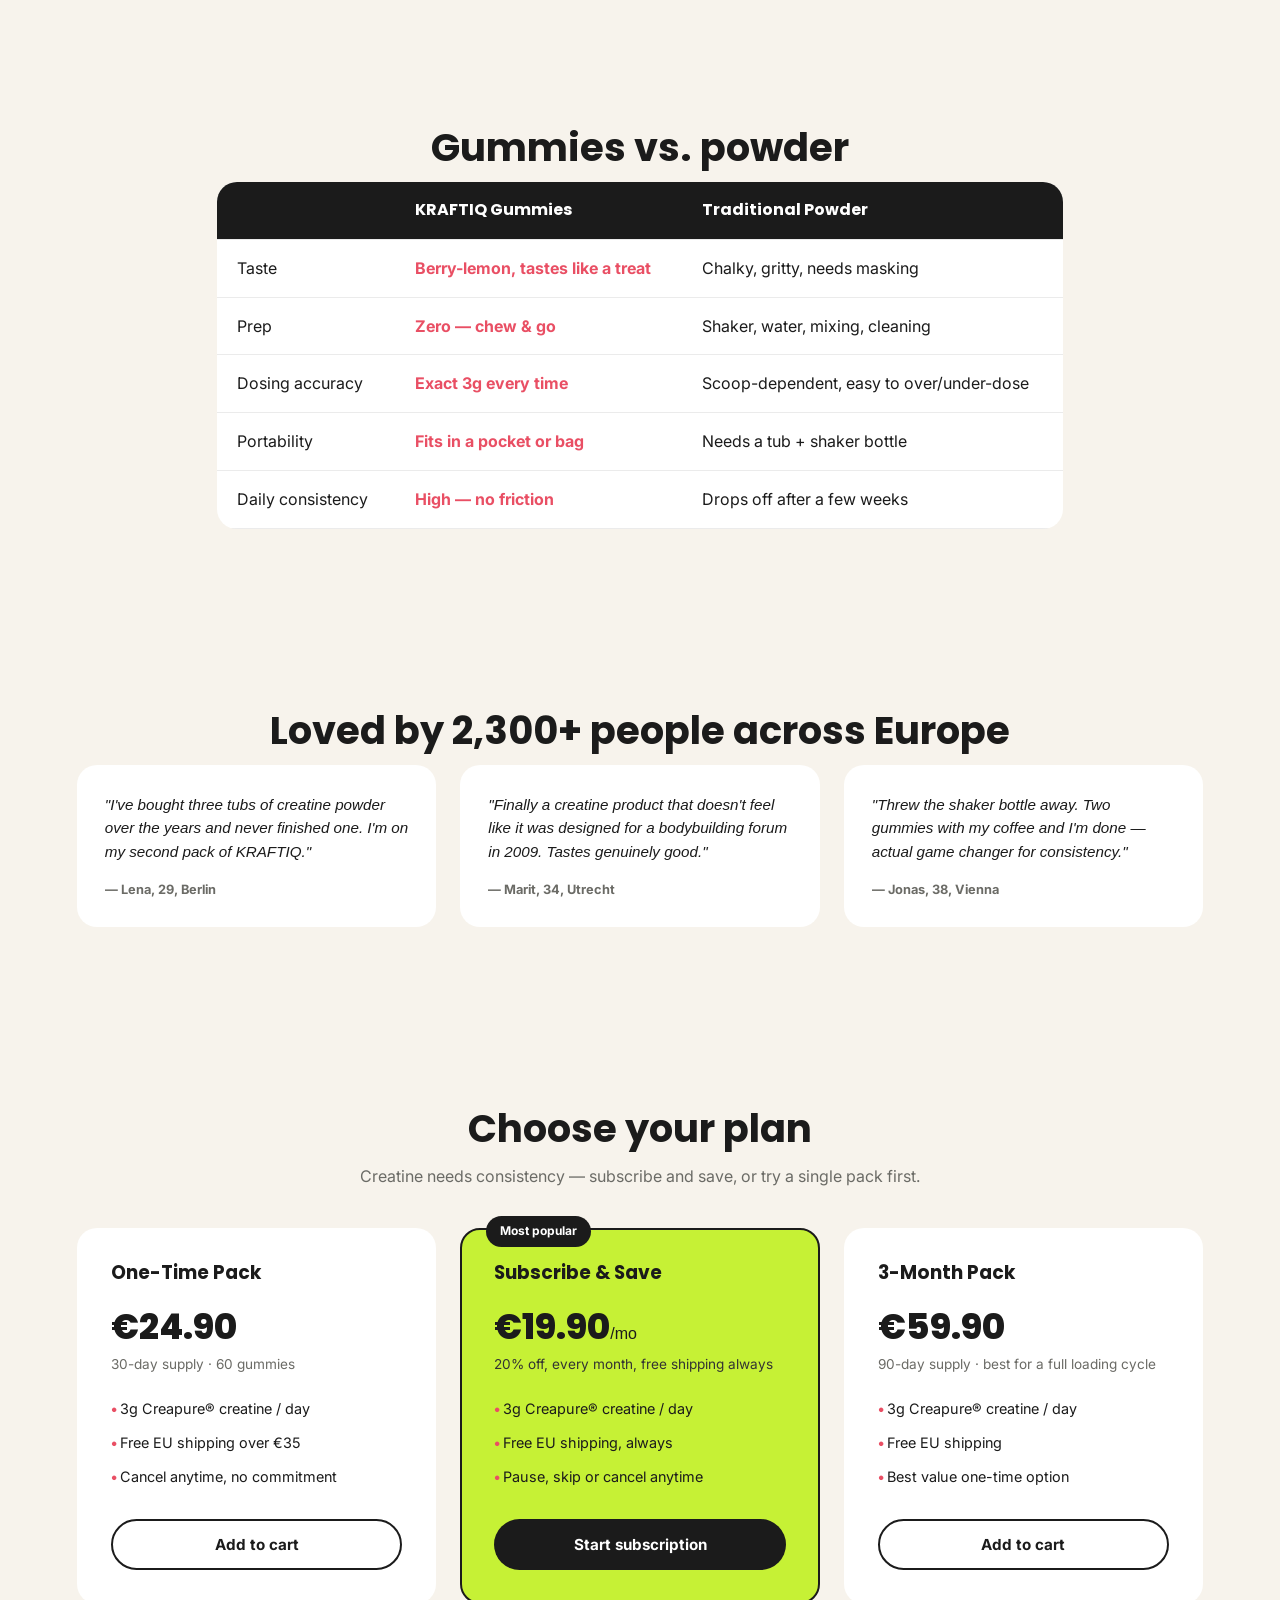
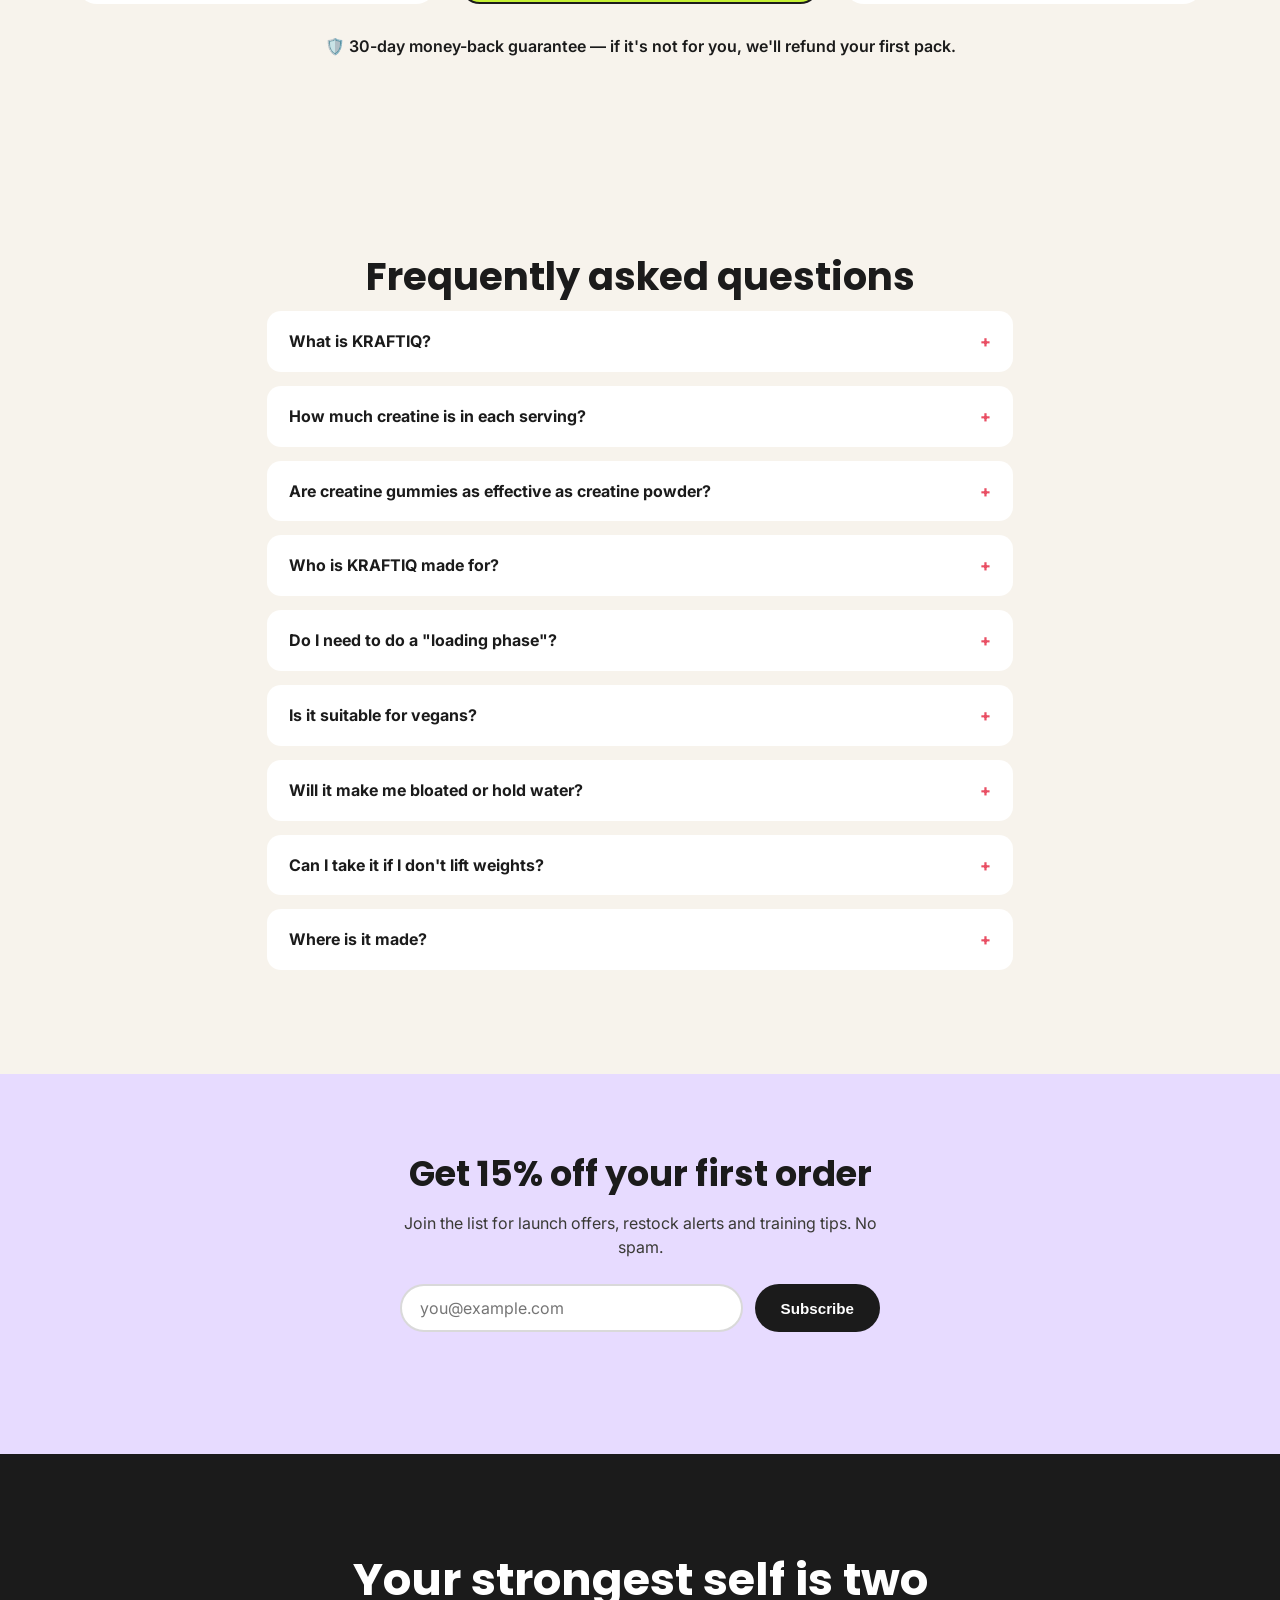
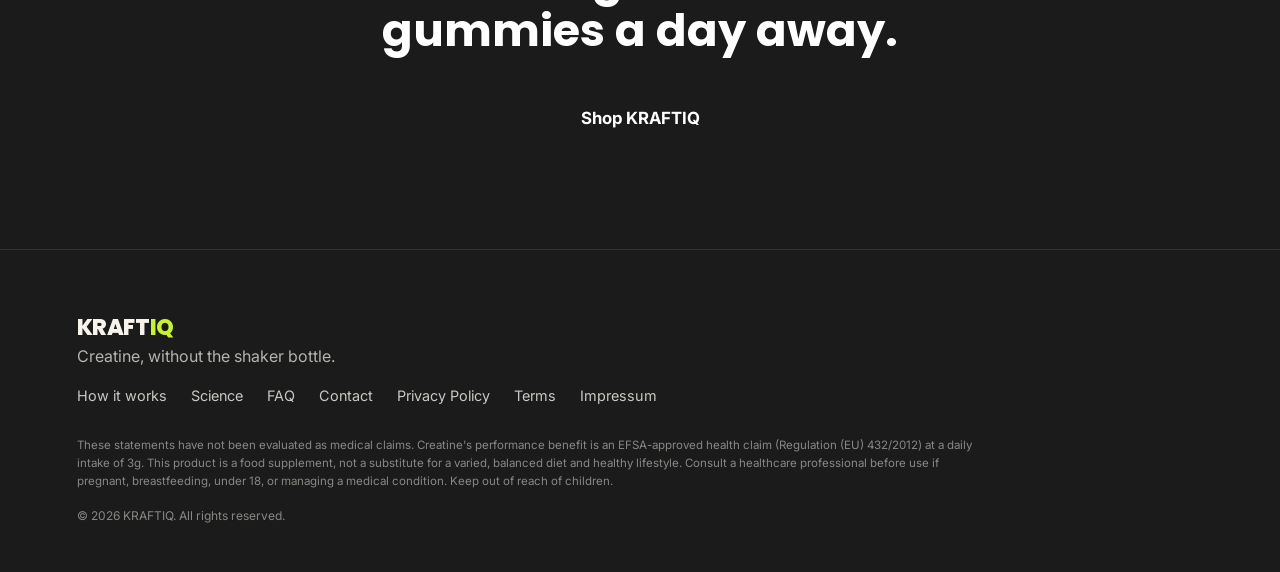
==== commit 31e92e7c: "GEO: add Organization schema, expand FAQ content for AI-search queries" ====
--- a/index.html
+++ b/index.html
@@ -26,6 +26,18 @@
 <script type="application/ld+json">
 {
   "@context": "https://schema.org",
+  "@type": "Organization",
+  "name": "KRAFTIQ",
+  "url": "https://kraftiq.eu/",
+  "logo": "https://kraftiq.eu/favicon.svg",
+  "description": "KRAFTIQ makes creatine monohydrate gummies for the EU market, delivering 3g of Creapure® creatine per serving without the shaker bottle or powder mixing.",
+  "foundingLocation": "Greifswald, Germany",
+  "sameAs": []
+}
+</script>
+<script type="application/ld+json">
+{
+  "@context": "https://schema.org",
   "@type": "Product",
   "name": "KRAFTIQ Creatine Gummies",
   "description": "Creatine monohydrate (Creapure®) gummies delivering 3g per serving. Berry-lemon flavour, vegan, gluten-free.",
@@ -51,7 +63,10 @@
   "mainEntity": [
     { "@type": "Question", "name": "How much creatine is in each serving?", "acceptedAnswer": { "@type": "Answer", "text": "Each serving (2 gummies) contains 3g of Creapure® creatine monohydrate." } },
     { "@type": "Question", "name": "Do I need to do a loading phase?", "acceptedAnswer": { "@type": "Answer", "text": "No. A steady 3g/day builds muscle creatine stores to saturation within 2-4 weeks." } },
-    { "@type": "Question", "name": "Is it suitable for vegans?", "acceptedAnswer": { "@type": "Answer", "text": "Yes, KRAFTIQ gummies are 100% vegan and gluten-free with no added sugar." } }
+    { "@type": "Question", "name": "Is it suitable for vegans?", "acceptedAnswer": { "@type": "Answer", "text": "Yes, KRAFTIQ gummies are 100% vegan and gluten-free with no added sugar." } },
+    { "@type": "Question", "name": "What is KRAFTIQ?", "acceptedAnswer": { "@type": "Answer", "text": "KRAFTIQ is a creatine monohydrate gummy, made in Germany with Creapure®, delivering 3g of creatine per serving as an alternative to mixing creatine powder." } },
+    { "@type": "Question", "name": "Are creatine gummies as effective as creatine powder?", "acceptedAnswer": { "@type": "Answer", "text": "Yes, when they deliver the same clinically effective dose. KRAFTIQ gummies provide 3g of creatine monohydrate per serving, matching the dose used in the EFSA-approved performance claim and in most creatine research." } },
+    { "@type": "Question", "name": "Who is KRAFTIQ made for?", "acceptedAnswer": { "@type": "Answer", "text": "KRAFTIQ is made for people who train regularly, especially women new to strength training or functional fitness in Europe, who want the benefits of creatine without mixing powder into a shaker bottle every day." } }
   ]
 }
 </script>
@@ -299,9 +314,27 @@
     <h2 class="section-title">Frequently asked questions</h2>
     <div class="faq-list">
       <details>
+        <summary>What is KRAFTIQ?</summary>
+        <p>KRAFTIQ is a creatine monohydrate gummy, made in Germany with Creapure®,
+        delivering 3g of creatine per serving as an alternative to mixing creatine
+        powder into a shaker bottle.</p>
+      </details>
+      <details>
         <summary>How much creatine is in each serving?</summary>
         <p>Each serving (2 gummies) contains 3g of Creapure® creatine monohydrate — the
         clinically studied daily dose behind the EFSA-approved performance claim.</p>
+      </details>
+      <details>
+        <summary>Are creatine gummies as effective as creatine powder?</summary>
+        <p>Yes, when they deliver the same clinically effective dose. KRAFTIQ gummies
+        provide 3g of creatine monohydrate per serving, matching the dose used in the
+        EFSA-approved performance claim and in most creatine research.</p>
+      </details>
+      <details>
+        <summary>Who is KRAFTIQ made for?</summary>
+        <p>KRAFTIQ is made for people who train regularly, especially women new to
+        strength training or functional fitness in Europe, who want the benefits of
+        creatine without mixing powder into a shaker bottle every day.</p>
       </details>
       <details>
         <summary>Do I need to do a "loading phase"?</summary>
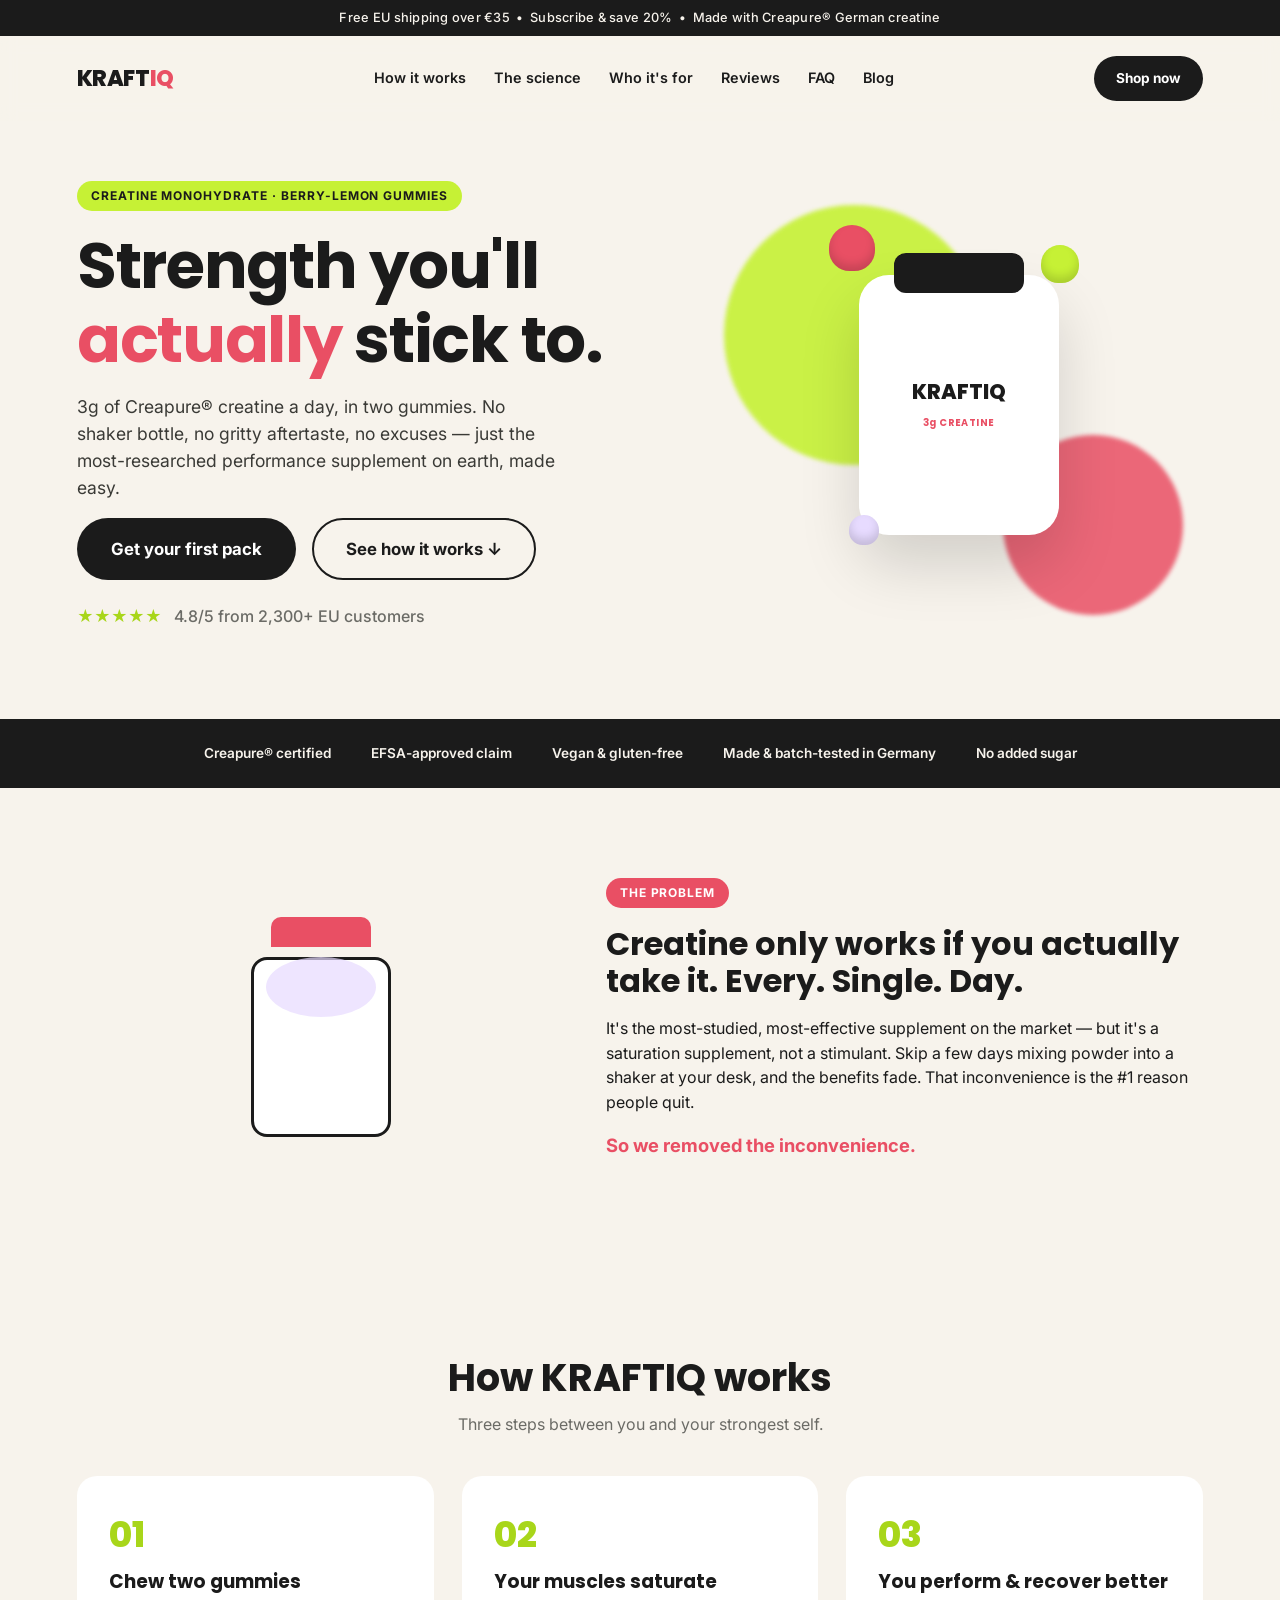
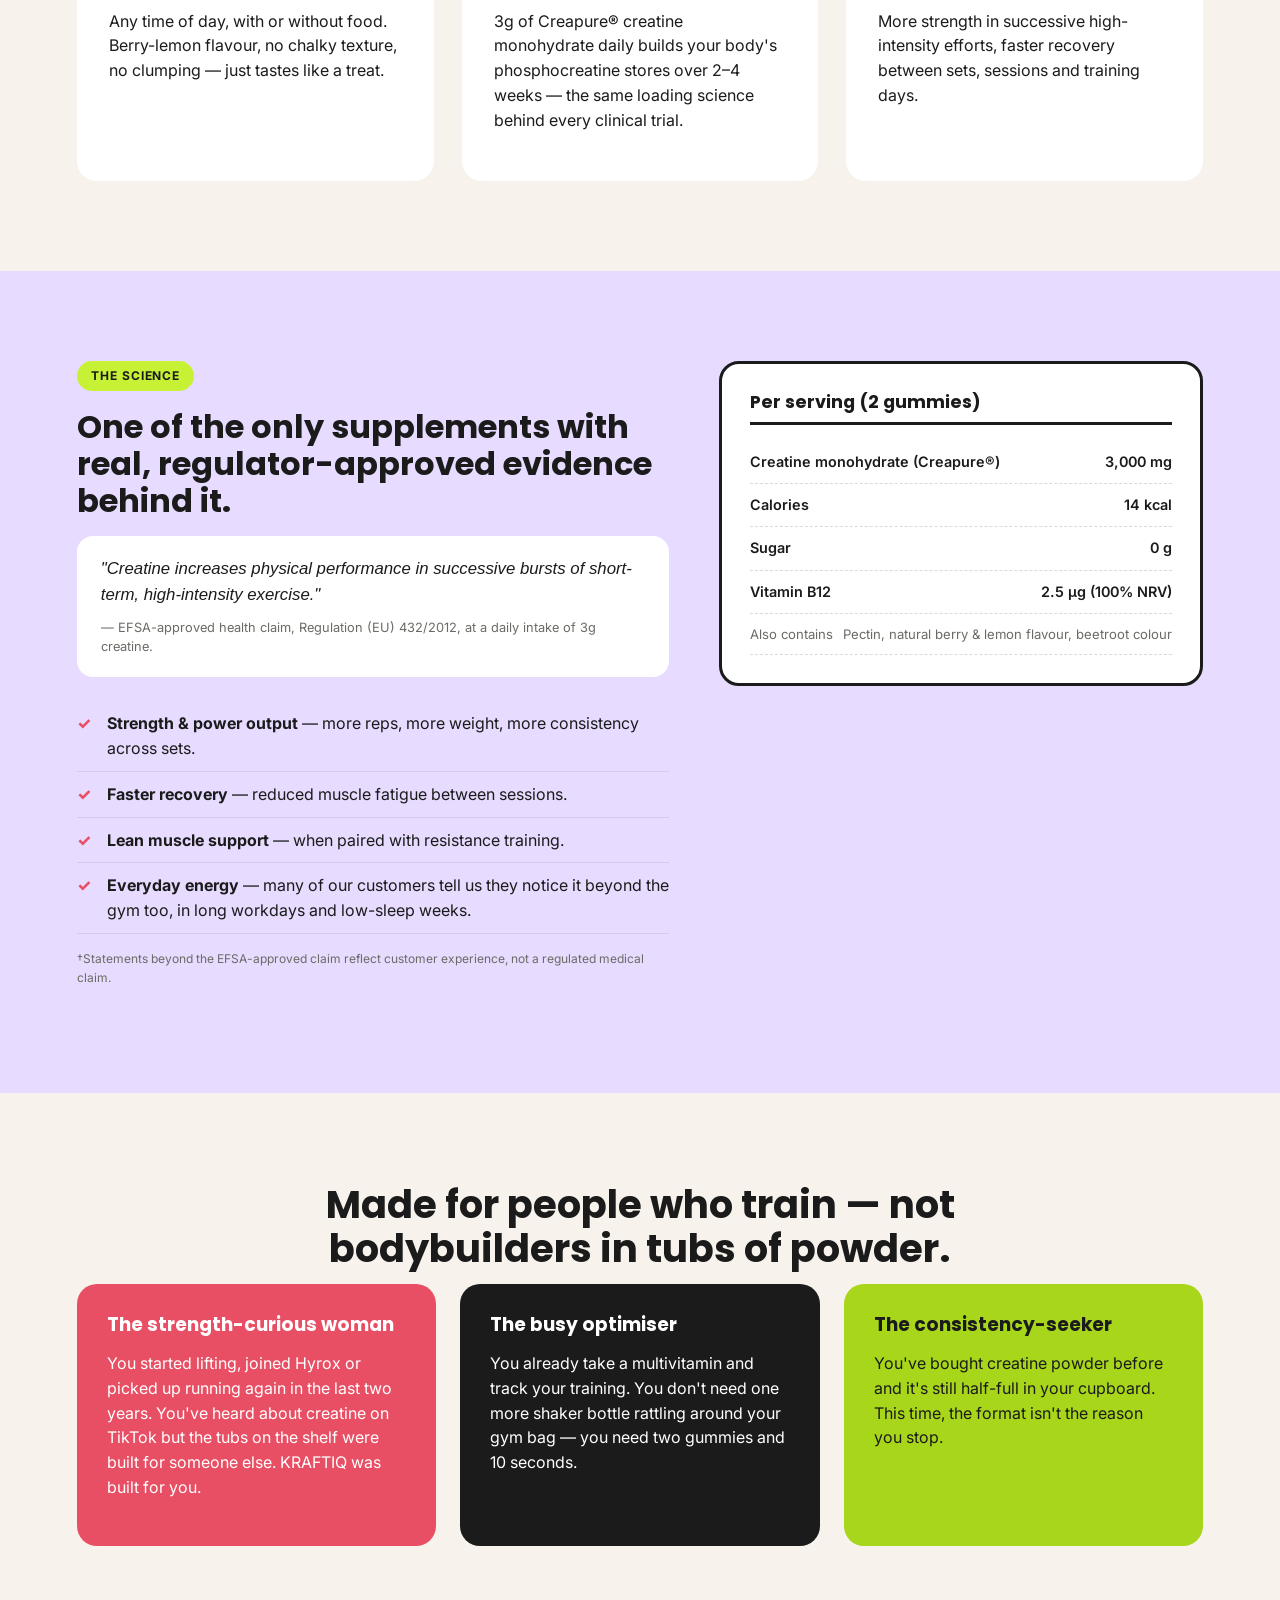
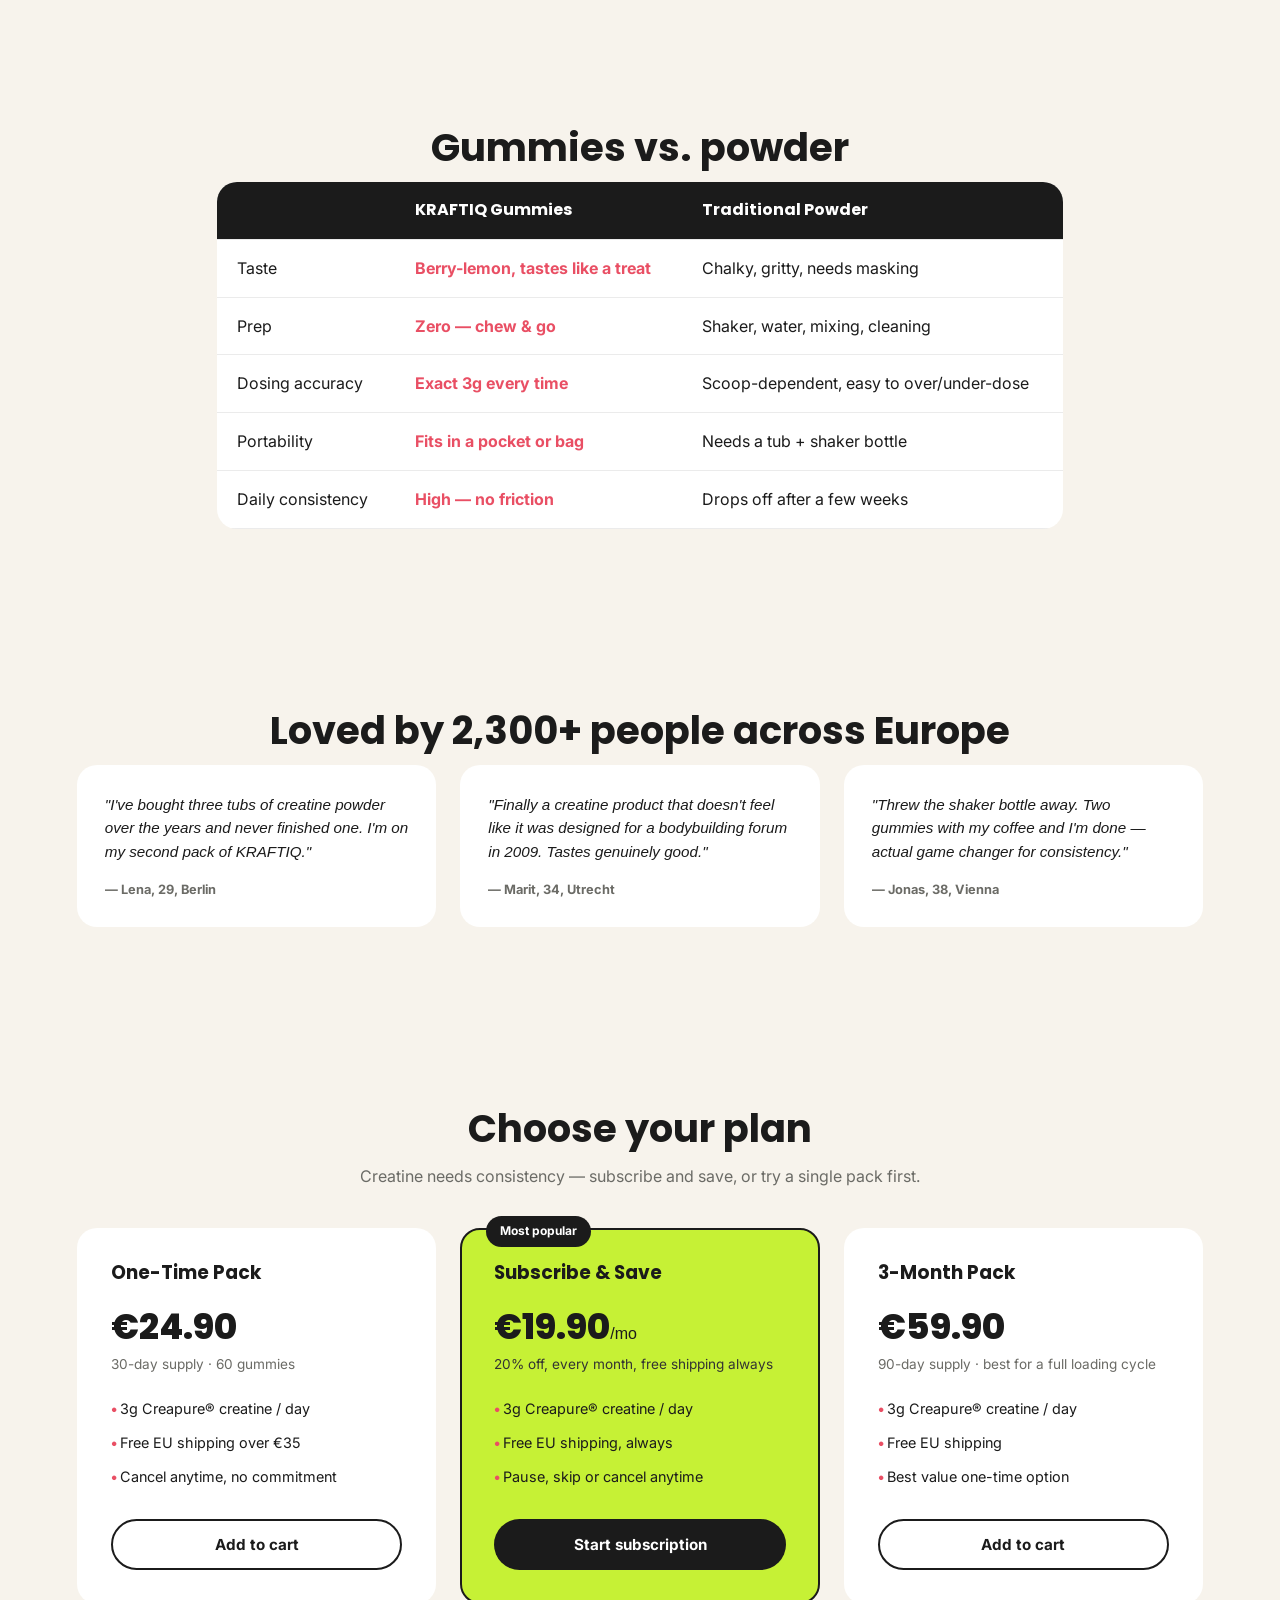
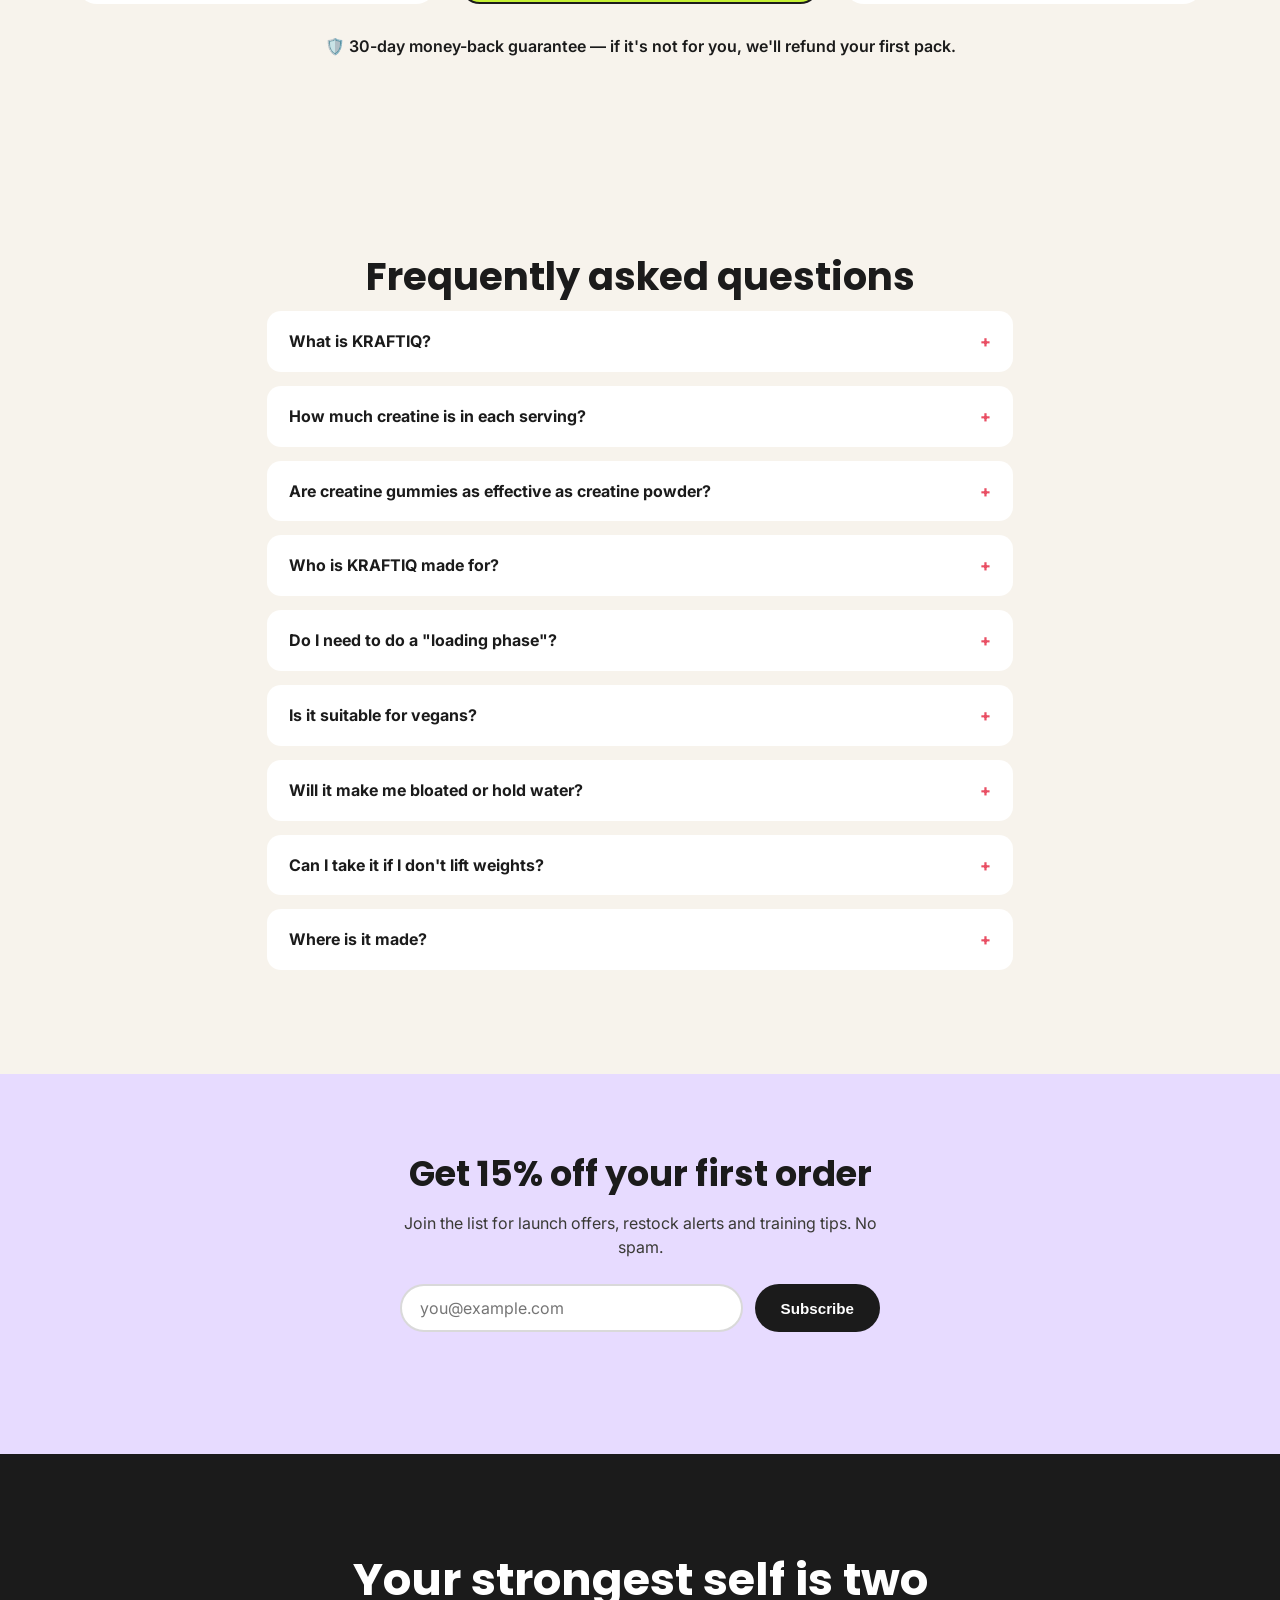
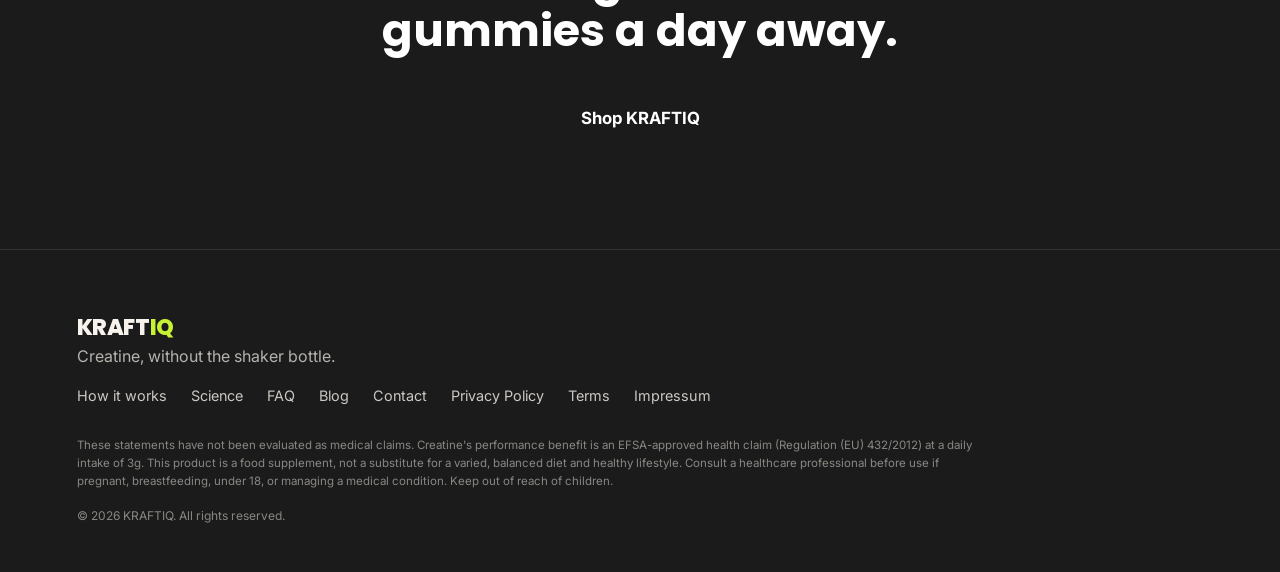
==== commit 351080ce: "Add Blog nav/footer links" ====
--- a/index.html
+++ b/index.html
@@ -85,6 +85,7 @@
     <a href="#for-you">Who it's for</a>
     <a href="#reviews">Reviews</a>
     <a href="#faq">FAQ</a>
+    <a href="blog/index.html">Blog</a>
   </nav>
   <a href="#pricing" class="btn btn-primary nav-cta">Shop now</a>
 </header>
@@ -392,6 +393,7 @@
     <a href="#how-it-works">How it works</a>
     <a href="#science">Science</a>
     <a href="#faq">FAQ</a>
+    <a href="blog/index.html">Blog</a>
     <a href="contact.html">Contact</a>
     <a href="privacy.html">Privacy Policy</a>
     <a href="terms.html">Terms</a>
